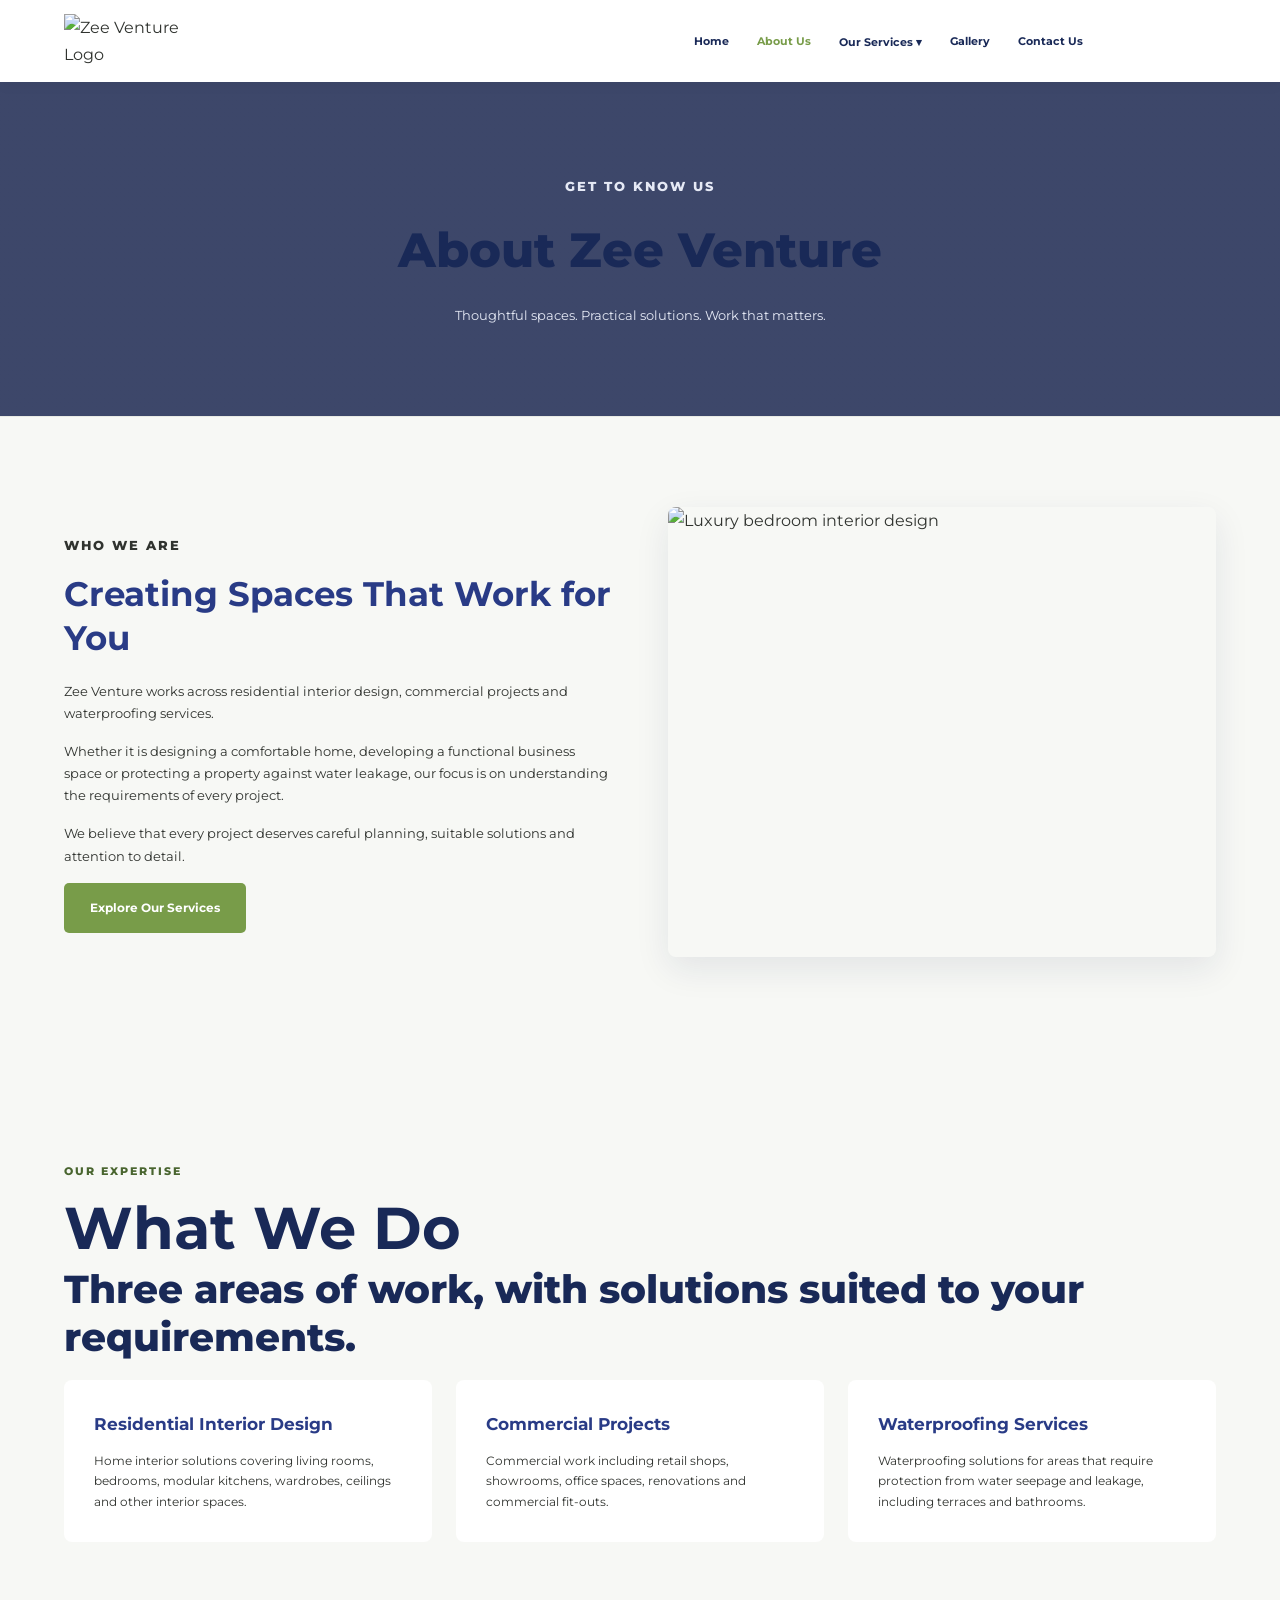
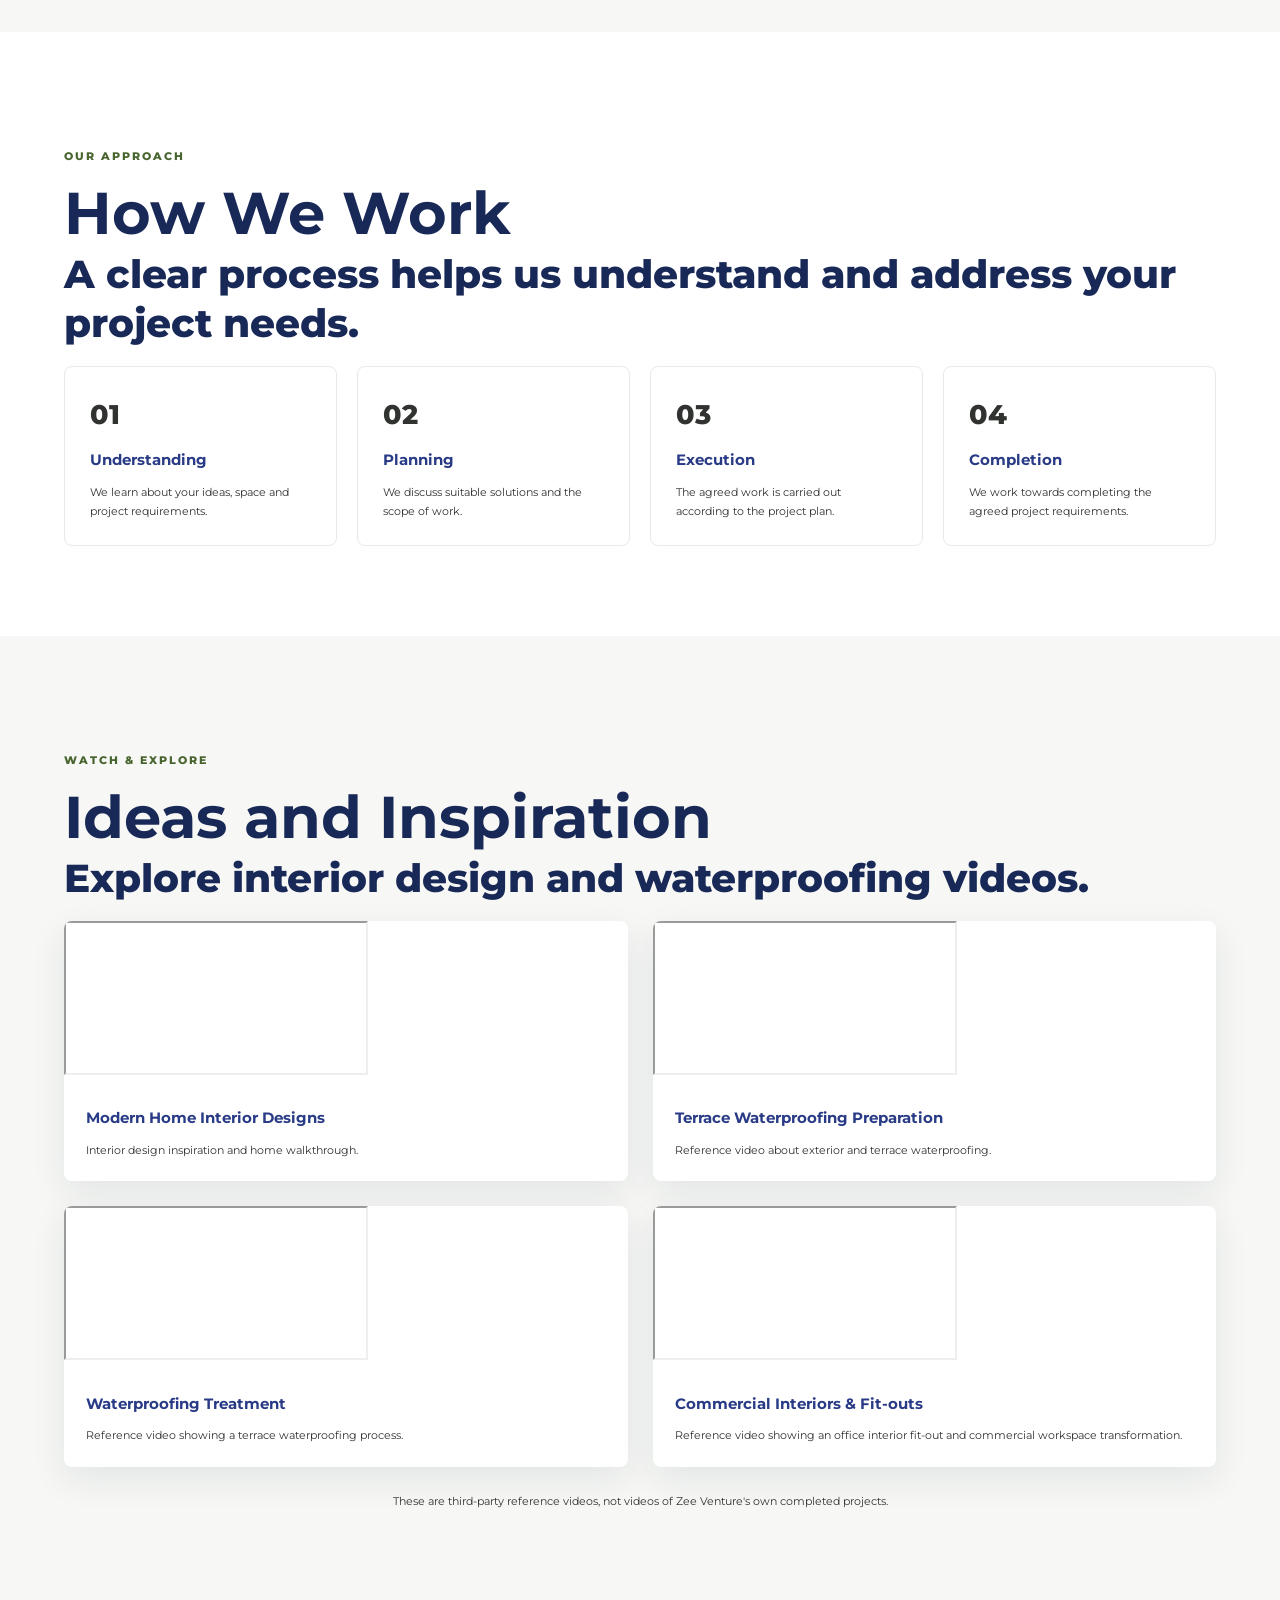
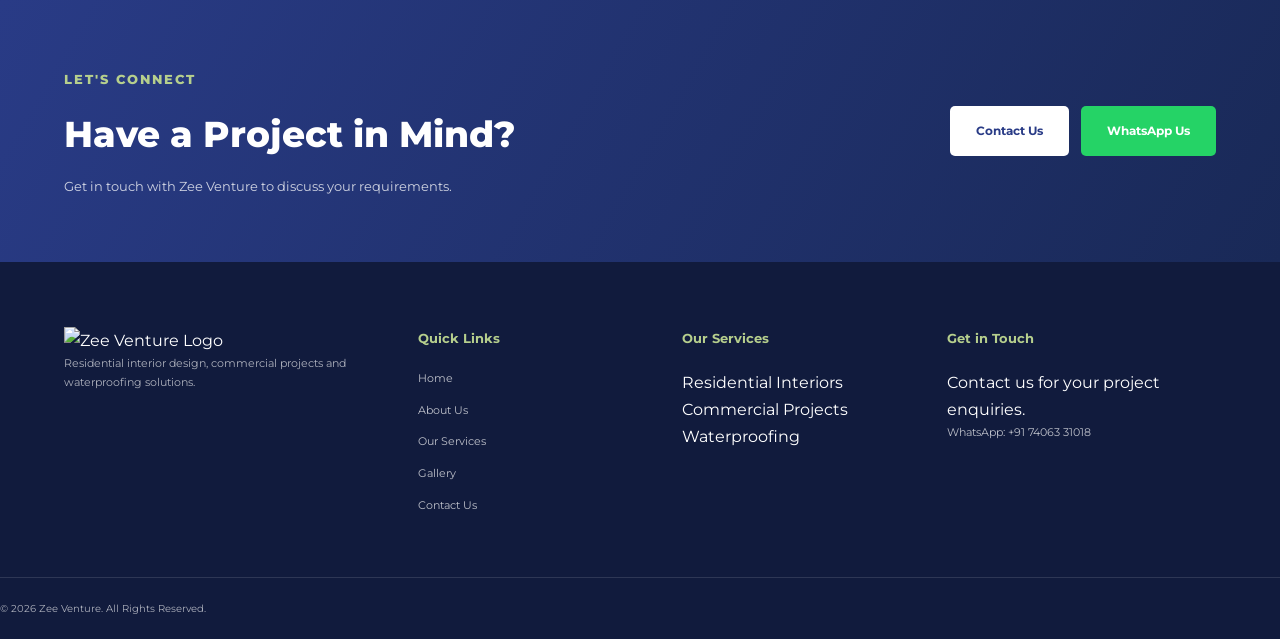
==== about.html @ ffbadb9c "waterproofing and fixtures" ====
<!DOCTYPE html>
<html lang="en">
<head>
    <meta charset="UTF-8">
    <meta name="viewport" content="width=device-width, initial-scale=1.0">
    <meta name="description" content="Learn about Zee Venture and our residential interior, commercial project and waterproofing services.">
    <title>About Us | Zee Venture</title>

    <link rel="preconnect" href="https://fonts.googleapis.com">
    <link rel="preconnect" href="https://fonts.gstatic.com" crossorigin>
    <link href="https://fonts.googleapis.com/css2?family=Montserrat:wght@400;500;600;700;800&display=swap" rel="stylesheet">

    <link rel="stylesheet" href="style.css">

    <style>
        .page-banner {
            background: linear-gradient(rgba(20, 32, 75, .82), rgba(20, 32, 75, .82)),
                        url('images/24.png') center/cover;
            padding: 90px 0;
            text-align: center;
            color: white;
        }

        .page-banner h1 {
            font-size: clamp(32px, 5vw, 48px);
            margin-bottom: 12px;
        }

        .page-banner p {
            font-size: 13px;
            color: #e5e9f5;
        }

        .about-intro {
            display: grid;
            grid-template-columns: 1fr 1fr;
            gap: 55px;
            align-items: center;
        }

        .about-intro img {
            width: 100%;
            height: 450px;
            object-fit: cover;
            border-radius: 8px;
            box-shadow: var(--shadow);
        }

        .about-intro p {
            color: var(--grey);
            font-size: 13px;
            margin-bottom: 16px;
        }

        .expertise-section {
            background: var(--light-bg);
        }

        .expertise-grid {
            display: grid;
            grid-template-columns: repeat(3, 1fr);
            gap: 24px;
        }

        .expertise-card {
            background: white;
            padding: 30px;
            border-radius: 8px;
            border-bottom: 4px solid var(--olive);
        }

        .expertise-card h3 {
            color: var(--navy);
            font-size: 17px;
            margin-bottom: 12px;
        }

        .expertise-card p {
            color: var(--grey);
            font-size: 12px;
        }

        .approach-section {
            background: white;
        }

        .approach-grid {
            display: grid;
            grid-template-columns: repeat(4, 1fr);
            gap: 20px;
        }

        .approach-card {
            padding: 25px;
            border: 1px solid var(--border);
            border-radius: 8px;
        }

        .approach-card span {
            color: var(--olive);
            font-size: 27px;
            font-weight: 800;
        }

        .approach-card h3 {
            color: var(--navy);
            font-size: 15px;
            margin: 10px 0;
        }

        .approach-card p {
            color: var(--grey);
            font-size: 11px;
        }

        .video-section {
            background: var(--light-bg);
        }

        .video-grid {
            display: grid;
            grid-template-columns: repeat(2, 1fr);
            gap: 25px;
        }

        .video-card {
            background: white;
            border-radius: 8px;
            overflow: hidden;
            box-shadow: var(--shadow);
        }

        .video-placeholder {
            min-height: 210px;
            background: #e9ecf3;
            display: flex;
            align-items: center;
            justify-content: center;
            text-align: center;
            padding: 25px;
        }

        .video-placeholder span {
            display: block;
            font-size: 42px;
            color: var(--navy);
            margin-bottom: 10px;
        }

        .video-info {
            padding: 22px;
        }

        .video-info h3 {
            color: var(--navy);
            font-size: 15px;
            margin-bottom: 10px;
        }

        .video-info p {
            font-size: 11px;
            color: var(--grey);
        }

        .video-info a {
            display: inline-block;
            margin-top: 12px;
            color: var(--olive);
            font-size: 12px;
            font-weight: 700;
        }

        .reference-note {
            margin-top: 25px;
            color: var(--grey);
            font-size: 11px;
            text-align: center;
        }

        @media(max-width: 800px) {
            .about-intro {
                grid-template-columns: 1fr;
            }

            .expertise-grid {
                grid-template-columns: 1fr;
            }

            .approach-grid {
                grid-template-columns: repeat(2, 1fr);
            }
        }

        @media(max-width: 600px) {
            .about-intro img {
                height: 320px;
            }

            .video-grid {
                grid-template-columns: 1fr;
            }

            .approach-grid {
                grid-template-columns: 1fr;
            }
        }
    </style>
</head>

<body>

<!-- HEADER -->

<header class="site-header">
    <div class="container header-container">

        <a href="index.html" class="logo">
            <img src="images/logo.png" alt="Zee Venture Logo">
        </a>

        <button class="menu-toggle" id="menuToggle" aria-label="Open navigation">
            ☰
        </button>

        <nav class="main-nav" id="mainNav">
            <a href="index.html">Home</a>
            <a href="about.html" class="active">About Us</a>

            <div class="nav-dropdown">
                <a href="services.html" class="dropdown-toggle">Our Services ▾</a>
                <div class="dropdown-menu">
                    <a href="services.html#residential">Residential Interiors</a>
                    <a href="services.html#commercial">Commercial Projects</a>
                    <a href="services.html#waterproofing">Waterproofing</a>
                </div>
            </div>

            <a href="gallery.html">Gallery</a>
            <a href="contact.html">Contact Us</a>
            <a href="contact.html#contact-form" class="nav-quote">Get a Quote</a>
        </nav>

    </div>
</header>


<main>

<!-- PAGE BANNER -->

<section class="page-banner">
    <div class="container">
        <p class="section-tag">GET TO KNOW US</p>
        <h1>About Zee Venture</h1>
        <p>Thoughtful spaces. Practical solutions. Work that matters.</p>
    </div>
</section>


<!-- INTRODUCTION -->

<section class="section-padding">
    <div class="container about-intro">

        <div>
            <p class="section-tag">WHO WE ARE</p>
            <h2 style="color:var(--navy);font-size:34px;line-height:1.3;margin-bottom:20px;">
                Creating Spaces That Work for You
            </h2>

            <p>
                Zee Venture works across residential interior design,
                commercial projects and waterproofing services.
            </p>

            <p>
                Whether it is designing a comfortable home, developing
                a functional business space or protecting a property
                against water leakage, our focus is on understanding
                the requirements of every project.
            </p>

            <p>
                We believe that every project deserves careful planning,
                suitable solutions and attention to detail.
            </p>

            <a href="services.html" class="btn btn-primary">
                Explore Our Services
            </a>
        </div>

        <div>
            <img src="images/i8.jpeg" alt="Luxury bedroom interior design">
        </div>

    </div>
</section>


<!-- OUR EXPERTISE -->

<section class="expertise-section section-padding">
    <div class="container">

        <div class="section-heading">
            <p class="section-tag">OUR EXPERTISE</p>
            <h2>What We Do</h2>
            <p>Three areas of work, with solutions suited to your requirements.</p>
        </div>

        <div class="expertise-grid">

            <div class="expertise-card">
                <h3>Residential Interior Design</h3>
                <p>
                    Home interior solutions covering living rooms,
                    bedrooms, modular kitchens, wardrobes, ceilings
                    and other interior spaces.
                </p>
            </div>

            <div class="expertise-card">
                <h3>Commercial Projects</h3>
                <p>
                    Commercial work including retail shops,
                    showrooms, office spaces, renovations and
                    commercial fit-outs.
                </p>
            </div>

            <div class="expertise-card">
                <h3>Waterproofing Services</h3>
                <p>
                    Waterproofing solutions for areas that require
                    protection from water seepage and leakage,
                    including terraces and bathrooms.
                </p>
            </div>

        </div>

    </div>
</section>


<!-- OUR APPROACH -->

<section class="approach-section section-padding">
    <div class="container">

        <div class="section-heading">
            <p class="section-tag">OUR APPROACH</p>
            <h2>How We Work</h2>
            <p>A clear process helps us understand and address your project needs.</p>
        </div>

        <div class="approach-grid">

            <div class="approach-card">
                <span>01</span>
                <h3>Understanding</h3>
                <p>We learn about your ideas, space and project requirements.</p>
            </div>

            <div class="approach-card">
                <span>02</span>
                <h3>Planning</h3>
                <p>We discuss suitable solutions and the scope of work.</p>
            </div>

            <div class="approach-card">
                <span>03</span>
                <h3>Execution</h3>
                <p>The agreed work is carried out according to the project plan.</p>
            </div>

            <div class="approach-card">
                <span>04</span>
                <h3>Completion</h3>
                <p>We work towards completing the agreed project requirements.</p>
            </div>

        </div>
    </div>
</section>



<!-- RELATED VIDEOS -->

<section class="video-section section-padding">
    <div class="container">

        <div class="section-heading">
            <p class="section-tag">WATCH & EXPLORE</p>
            <h2>Ideas and Inspiration</h2>
            <p>Explore interior design and waterproofing videos.</p>
        </div>

        <div class="video-grid">

            <div class="video-card">
                <div class="video-player">
                    <iframe
                        src="https://www.youtube-nocookie.com/embed/tNjEOEXTl64"
                        title="Modern Home Interior Design"
                        allow="accelerometer; autoplay; clipboard-write; encrypted-media; gyroscope; picture-in-picture; web-share"
                        allowfullscreen>
                    </iframe>
                </div>
                <div class="video-info">
                    <h3>Modern Home Interior Designs</h3>
                    <p>Interior design inspiration and home walkthrough.</p>
                </div>
            </div>

            <div class="video-card">
                <div class="video-player">
                    <iframe
                        src="https://www.youtube-nocookie.com/embed/4XSfqW79Rhs"
                        title="Terrace Waterproofing Preparation"
                        allow="accelerometer; autoplay; clipboard-write; encrypted-media; gyroscope; picture-in-picture; web-share"
                        allowfullscreen>
                    </iframe>
                </div>
                <div class="video-info">
                    <h3>Terrace Waterproofing Preparation</h3>
                    <p>Reference video about exterior and terrace waterproofing.</p>
                </div>
            </div>

            <div class="video-card">
                <div class="video-player">
                    <iframe
                        src="https://www.youtube-nocookie.com/embed/ZlQNkSHGYB0"
                        title="Terrace Waterproofing Treatment"
                        allow="accelerometer; autoplay; clipboard-write; encrypted-media; gyroscope; picture-in-picture; web-share"
                        allowfullscreen>
                    </iframe>
                </div>
                <div class="video-info">
                    <h3>Waterproofing Treatment</h3>
                    <p>Reference video showing a terrace waterproofing process.</p>
                </div>
            </div>

           
<div class="video-card">
    <div class="video-player">
        <iframe
            src="https://www.youtube-nocookie.com/embed/aF5fxMbCFH8"
            title="Commercial Office Interior Fit-out Walkthrough"
            allow="accelerometer; autoplay; clipboard-write; encrypted-media; gyroscope; picture-in-picture; web-share"
            allowfullscreen>
        </iframe>
    </div>

    <div class="video-info">
        <h3>Commercial Interiors & Fit-outs</h3>
        <p>
            Reference video showing an office interior fit-out
            and commercial workspace transformation.
        </p>
    </div>
</div>


        </div>

        <p class="reference-note">
            These are third-party reference videos, not videos of Zee Venture's
            own completed projects.
        </p>

    </div>
</section>



<!-- CONTACT CTA -->

<section class="cta-section">
    <div class="container cta-content">

        <div>
            <p class="section-tag">LET'S CONNECT</p>
            <h2>Have a Project in Mind?</h2>
            <p>Get in touch with Zee Venture to discuss your requirements.</p>
        </div>

        <div class="cta-buttons">
            <a href="contact.html" class="btn btn-light">Contact Us</a>

            <a href="https://wa.me/917406331018"
               target="_blank"
               rel="noopener"
               class="btn btn-whatsapp">
                WhatsApp Us
            </a>
        </div>

    </div>
</section>

</main>


<!-- FOOTER -->

<footer class="site-footer">
    <div class="container footer-grid">

        <div class="footer-about">
            <img src="images/logo.png" alt="Zee Venture Logo">
            <p>
                Residential interior design, commercial projects
                and waterproofing solutions.
            </p>
        </div>

        <div class="footer-links">
            <h3>Quick Links</h3>
            <a href="index.html">Home</a>
            <a href="about.html">About Us</a>
            <a href="services.html">Our Services</a>
            <a href="gallery.html">Gallery</a>
            <a href="contact.html">Contact Us</a>
        </div>

        <div class="footer-services">
            <h3>Our Services</h3>
            <a href="services.html#residential">Residential Interiors</a>
            <a href="services.html#commercial">Commercial Projects</a>
            <a href="services.html#waterproofing">Waterproofing</a>
        </div>

        <div class="footer-contact">
            <h3>Get in Touch</h3>
            <p>Contact us for your project enquiries.</p>
            <a href="https://wa.me/917406331018" target="_blank" rel="noopener">
                WhatsApp: +91 74063 31018
            </a>
        </div>

    </div>

    <div class="footer-bottom">
        <p>© 2026 Zee Venture. All Rights Reserved.</p>
    </div>
</footer>

<script src="script.js"></script>

</body>
</html>
---- style.css ----
/* =========================================
   ZEE VENTURE - COMPLETE WEBSITE STYLESHEET
========================================= */

/* ---------- ROOT VARIABLES ---------- */

:root {
    --navy: #293B86;
    --navy-dark: #192957;
    --green: #789C49;
    --green-dark: #49652F;
    --green-light: #b6cf8d;

    --background: #f7f8f5;
    --white: #ffffff;
    --text: #30332f;
    --muted: #696d68;
    --border: #e8eae4;

    --shadow: 0 12px 35px rgba(24, 38, 77, 0.09);
    --radius: 12px;
    --transition: all 0.3s ease;
}

/* ---------- RESET ---------- */

* {
    margin: 0;
    padding: 0;
    box-sizing: border-box;
}

html {
    scroll-behavior: smooth;
    scroll-padding-top: 90px;
}

body {
    font-family: 'Montserrat', sans-serif;
    background: var(--background);
    color: var(--text);
    line-height: 1.7;
    overflow-x: hidden;
}

img {
    max-width: 100%;
    display: block;
}

a {
    text-decoration: none;
    color: inherit;
}

button {
    font: inherit;
    cursor: pointer;
}

.container {
    width: min(1160px, 90%);
    margin: auto;
}

.section-padding {
    padding: 90px 0;
}

.center {
    text-align: center;
}

/* ---------- SECTION HEADINGS ---------- */

.section-title {
    max-width: 720px;
    margin: 0 auto 48px;
}

.section-title.center {
    text-align: center;
}

.section-tag {
    display: inline-block;
    color: var(--green-dark);
    font-size: 11px;
    font-weight: 800;
    letter-spacing: 2px;
    text-transform: uppercase;
    margin-bottom: 13px;
}

.section-heading {
    color: var(--navy-dark);
    font-size: clamp(28px, 4vw, 39px);
    font-weight: 800;
    line-height: 1.25;
    margin-bottom: 18px;
}

.section-heading span {
    color: var(--green);
}

.section-title p {
    color: var(--muted);
    font-size: 14px;
}

/* ---------- BUTTONS ---------- */

.btn {
    display: inline-flex;
    justify-content: center;
    align-items: center;
    gap: 8px;
    padding: 14px 25px;
    border-radius: 5px;
    font-size: 12px;
    font-weight: 700;
    transition: var(--transition);
    border: 1px solid transparent;
}

.btn-primary {
    background: var(--green);
    color: var(--white);
}

.btn-primary:hover {
    background: var(--green-dark);
    transform: translateY(-3px);
}

.btn-light {
    background: var(--white);
    color: var(--navy);
}

.btn-light:hover {
    background: var(--green-light);
    color: var(--navy-dark);
}

.btn-whatsapp {
    background: #25D366;
    color: var(--white);
}

.btn-whatsapp:hover {
    background: #1da851;
    transform: translateY(-3px);
}

.text-link {
    display: inline-block;
    color: var(--navy);
    font-size: 11px;
    font-weight: 800;
    margin-top: 20px;
    transition: var(--transition);
}

.text-link:hover {
    color: var(--green);
}

/* =========================================
   HEADER / NAVIGATION
========================================= */

.site-header {
    width: 100%;
    position: sticky;
    top: 0;
    z-index: 1000;
    background: var(--white);
    box-shadow: 0 2px 14px rgba(0, 0, 0, 0.05);
}

.header-container {
    min-height: 82px;
    display: flex;
    align-items: center;
    justify-content: space-between;
}

.logo img {
    width: 155px;
    max-height: 65px;
    object-fit: contain;
}

.main-nav {
    display: flex;
    align-items: center;
    gap: 28px;
}

.main-nav > a,
.dropdown-toggle {
    font-size: 11px;
    font-weight: 700;
    color: var(--navy-dark);
    transition: var(--transition);
}

.main-nav > a:hover,
.main-nav > a.active,
.dropdown-toggle:hover {
    color: var(--green);
}

.main-nav .nav-quote {
    color: var(--white);
    padding: 12px 18px;
}

.nav-dropdown {
    position: relative;
}

.dropdown-toggle span {
    margin-left: 3px;
}

.dropdown-menu {
    display: none;
    position: absolute;
    top: 100%;
    left: 0;
    min-width: 220px;
    background: var(--white);
    padding: 10px 0;
    box-shadow: var(--shadow);
    border-radius: 6px;
    z-index: 100;
}

.nav-dropdown:hover .dropdown-menu,
.nav-dropdown:focus-within .dropdown-menu {
    display: block;
}

.dropdown-menu a {
    display: block;
    padding: 11px 18px;
    font-size: 11px;
    font-weight: 600;
    color: var(--navy-dark);
    transition: var(--transition);
}

.dropdown-menu a:hover {
    color: var(--green-dark);
    background: #f5f7f0;
}

.menu-toggle {
    display: none;
    background: none;
    border: none;
    width: 35px;
}

.menu-toggle span {
    display: block;
    width: 26px;
    height: 2px;
    background: var(--navy);
    margin: 6px auto;
    transition: var(--transition);
}

/* =========================================
   HERO SLIDESHOW
========================================= */

.hero {
    min-height: 610px;
    height: 78vh;
    max-height: 760px;
    position: relative;
    overflow: hidden;
    background: var(--navy-dark);
}

.hero-slides,
.hero-slide {
    position: absolute;
    inset: 0;
    width: 100%;
    height: 100%;
}

.hero-slide {
    background-size: cover;
    background-position: center;
    opacity: 0;
    transform: scale(1.05);
    transition: opacity 1.1s ease, transform 5s ease;
}

.hero-slide.active {
    opacity: 1;
    transform: scale(1);
}

.hero-overlay {
    position: absolute;
    inset: 0;
    background: linear-gradient(
        90deg,
        rgba(15, 25, 59, 0.88) 0%,
        rgba(20, 34, 76, 0.66) 52%,
        rgba(20, 34, 76, 0.15) 100%
    );
}

.hero-container {
    height: 100%;
    display: flex;
    align-items: center;
    position: relative;
    z-index: 2;
}

.hero-content {
    max-width: 700px;
    color: var(--white);
    padding: 50px 0 75px;
}

.hero-tag {
    display: inline-block;
    color: var(--green-light);
    font-size: 11px;
    font-weight: 800;
    letter-spacing: 3px;
    margin-bottom: 20px;
}

.hero-content h1 {
    font-size: clamp(36px, 5.5vw, 64px);
    line-height: 1.15;
    font-weight: 800;
    margin-bottom: 24px;
}

.hero-content p {
    max-width: 570px;
    font-size: 14px;
    line-height: 1.9;
    color: rgba(255, 255, 255, 0.88);
    margin-bottom: 30px;
}

.hero-buttons {
    display: flex;
    gap: 14px;
    flex-wrap: wrap;
}

.hero-dots {
    position: absolute;
    bottom: 30px;
    left: 5%;
    display: flex;
    gap: 10px;
    z-index: 5;
}

.hero-dot {
    width: 27px;
    height: 4px;
    border: 0;
    border-radius: 5px;
    background: rgba(255, 255, 255, 0.5);
    transition: var(--transition);
}

.hero-dot.active {
    width: 45px;
    background: var(--green-light);
}

/* =========================================
   ABOUT SECTION
========================================= */

.about-section {
    background: var(--white);
}

.about-grid {
    display: grid;
    grid-template-columns: 1fr 1fr;
    gap: 75px;
    align-items: center;
}

.about-image {
    position: relative;
    min-height: 420px;
}

.about-image img {
    width: 100%;
    height: 430px;
    object-fit: cover;
    border-radius: var(--radius);
}

.about-image-caption {
    position: absolute;
    left: 20px;
    bottom: 20px;
    background: var(--white);
    padding: 18px 25px;
    border-left: 4px solid var(--green);
    box-shadow: var(--shadow);
}

.about-image-caption span {
    display: block;
    color: var(--muted);
    font-size: 10px;
}

.about-image-caption strong {
    color: var(--navy);
    font-size: 15px;
}

.about-content p {
    color: var(--muted);
    font-size: 13px;
    margin-bottom: 15px;
}

.about-content .btn {
    margin-top: 12px;
}

/* =========================================
   TRUST HIGHLIGHTS
========================================= */

.trust-section {
    background: #f3f5ef;
}

.trust-grid {
    display: grid;
    grid-template-columns: repeat(4, 1fr);
    gap: 20px;
}

.trust-card {
    background: var(--white);
    padding: 30px 23px;
    border-radius: var(--radius);
    border-bottom: 3px solid transparent;
    transition: var(--transition);
}

.trust-card:hover {
    transform: translateY(-7px);
    border-bottom-color: var(--green);
    box-shadow: var(--shadow);
}

.trust-icon {
    width: 49px;
    height: 49px;
    display: grid;
    place-items: center;
    border-radius: 50%;
    background: #eef3e6;
    color: var(--green-dark);
    font-size: 24px;
    margin-bottom: 22px;
}

.trust-card h3 {
    color: var(--navy);
    font-size: 14px;
    margin-bottom: 12px;
}

.trust-card p {
    color: var(--muted);
    font-size: 11px;
    line-height: 1.8;
}

/* =========================================
   BRANDS SECTION
========================================= */

.brands-section {
    background: var(--white);
}

.brands-message {
    max-width: 760px;
    text-align: center;
    margin: -15px auto 35px;
}

.brands-message p {
    font-size: 13px;
    color: var(--muted);
}

.brand-list {
    display: flex;
    flex-wrap: wrap;
    align-items: center;
    justify-content: center;
    gap: 16px;
}

.brand-list span {
    min-width: 145px;
    padding: 18px 24px;
    text-align: center;
    border: 1px solid var(--border);
    border-radius: 5px;
    color: var(--navy);
    font-size: 14px;
    font-weight: 800;
    background: #fbfcfa;
    transition: var(--transition);
}

.brand-list span:hover {
    border-color: var(--green);
    color: var(--green-dark);
    transform: translateY(-3px);
}

.brand-note {
    max-width: 750px;
    margin: 25px auto 0;
    text-align: center;
    color: var(--muted);
    font-size: 10px;
}

/* =========================================
   SERVICES
========================================= */

.services-section {
    background: var(--background);
}

.services-grid {
    display: grid;
    grid-template-columns: repeat(3, 1fr);
    gap: 25px;
}

.service-card {
    background: var(--white);
    overflow: hidden;
    border-radius: var(--radius);
    box-shadow: 0 5px 22px rgba(0, 0, 0, 0.04);
    transition: var(--transition);
}

.service-card:hover {
    transform: translateY(-8px);
    box-shadow: var(--shadow);
}

.service-image {
    height: 250px;
    overflow: hidden;
}

.service-image img {
    width: 100%;
    height: 100%;
    object-fit: cover;
    transition: transform 0.6s ease;
}

.service-card:hover .service-image img {
    transform: scale(1.06);
}

.service-info {
    padding: 27px;
    position: relative;
}

.service-number {
    color: var(--green);
    font-size: 11px;
    font-weight: 800;
    letter-spacing: 2px;
}

.service-info h3 {
    color: var(--navy);
    font-size: 18px;
    margin: 9px 0 12px;
}

.service-info p {
    color: var(--muted);
    font-size: 12px;
}

.services-button,
.gallery-button {
    margin-top: 42px;
}

/* =========================================
   WHY ZEE VENTURE
========================================= */

.why-section {
    background: var(--navy-dark);
    color: var(--white);
}

.why-grid {
    display: grid;
    grid-template-columns: 0.9fr 1.1fr;
    gap: 80px;
    align-items: center;
}

.why-intro .section-tag {
    color: var(--green-light);
}

.why-intro .section-heading {
    color: var(--white);
}

.why-intro .section-heading span {
    color: var(--green-light);
}

.why-intro p {
    color: rgba(255, 255, 255, 0.72);
    font-size: 13px;
    margin-bottom: 28px;
}

.why-features {
    display: grid;
    grid-template-columns: 1fr 1fr;
    gap: 25px;
}

.why-card {
    display: flex;
    gap: 14px;
    padding: 22px;
    border: 1px solid rgba(255, 255, 255, 0.14);
    border-radius: 8px;
    transition: var(--transition);
}

.why-card:hover {
    background: rgba(255, 255, 255, 0.07);
    border-color: var(--green-light);
}

.why-icon {
    color: var(--green-light);
    font-size: 18px;
    font-weight: 800;
}

.why-card h3 {
    font-size: 13px;
    margin-bottom: 8px;
}

.why-card p {
    color: rgba(255, 255, 255, 0.7);
    font-size: 10px;
}

/* =========================================
   PROCESS
========================================= */

.process-section {
    background: var(--white);
}

.process-grid {
    display: grid;
    grid-template-columns: repeat(4, 1fr);
    gap: 25px;
}

.process-item {
    padding: 28px 20px;
    background: var(--background);
    border-radius: var(--radius);
    border-top: 3px solid var(--green);
    transition: var(--transition);
}

.process-item:hover {
    transform: translateY(-6px);
    box-shadow: var(--shadow);
}

.process-number {
    color: var(--green);
    font-size: 28px;
    font-weight: 800;
}

.process-item h3 {
    color: var(--navy);
    font-size: 15px;
    margin: 13px 0 9px;
}

.process-item p {
    color: var(--muted);
    font-size: 11px;
}

/* =========================================
   PROJECT GALLERY
========================================= */

.gallery-section {
    background: #f3f5ef;
}

.home-gallery-grid {
    display: grid;
    grid-template-columns: repeat(3, 1fr);
    gap: 17px;
}

.home-gallery-item {
    height: 270px;
    position: relative;
    overflow: hidden;
    border-radius: 8px;
    background: #e6e9df;
}

.home-gallery-item img {
    width: 100%;
    height: 100%;
    object-fit: cover;
    transition: transform 0.6s ease;
}

.home-gallery-item:hover img {
    transform: scale(1.08);
}

.home-gallery-item span {
    position: absolute;
    left: 0;
    right: 0;
    bottom: 0;
    padding: 35px 18px 18px;
    color: var(--white);
    font-size: 12px;
    font-weight: 700;
    background: linear-gradient(transparent, rgba(0, 0, 0, 0.75));
    opacity: 0;
    transition: var(--transition);
}

.home-gallery-item:hover span {
    opacity: 1;
}

/* =========================================
   FAQ
========================================= */

.faq-section {
    background: var(--white);
}

.faq-container {
    max-width: 850px;
}

.faq-list {
    display: grid;
    gap: 12px;
}

.faq-item {
    border: 1px solid var(--border);
    border-radius: 7px;
    overflow: hidden;
}

.faq-question {
    width: 100%;
    background: var(--white);
    border: none;
    padding: 20px 22px;
    text-align: left;
    display: flex;
    justify-content: space-between;
    align-items: center;
    color: var(--navy);
    font-size: 13px;
    font-weight: 700;
    gap: 15px;
}

.faq-question span {
    color: var(--green);
    font-size: 22px;
    transition: var(--transition);
}

.faq-item.open .faq-question span {
    transform: rotate(45deg);
}

.faq-answer {
    display: none;
    padding: 0 22px 20px;
}

.faq-item.open .faq-answer {
    display: block;
}

.faq-answer p {
    color: var(--muted);
    font-size: 12px;
}

/* =========================================
   CTA SECTION
========================================= */

.cta-section {
    padding: 65px 0;
    background: linear-gradient(
        120deg,
        var(--navy),
        var(--navy-dark)
    );
    color: var(--white);
}

.cta-content {
    display: flex;
    justify-content: space-between;
    align-items: center;
    gap: 30px;
}

.cta-content .section-tag {
    color: var(--green-light);
}

.cta-content h2 {
    font-size: clamp(25px, 4vw, 36px);
    font-weight: 800;
    margin-bottom: 10px;
}

.cta-content p {
    color: rgba(255, 255, 255, 0.78);
    font-size: 13px;
}

.cta-buttons {
    display: flex;
    flex-wrap: wrap;
    gap: 12px;
    flex-shrink: 0;
}

/* =========================================
   FOOTER
========================================= */

.site-footer {
    background: #111b3d;
    color: var(--white);
    padding: 65px 0 0;
}

.footer-grid {
    display: grid;
    grid-template-columns: 1.4fr 1fr 1fr 1.2fr;
    gap: 40px;
    padding-bottom: 50px;
}

.footer-logo img {
    width: 150px;
    max-height: 70px;
    object-fit: contain;
    background: var(--white);
    border-radius: 5px;
    padding: 5px;
    margin-bottom: 20px;
}

.footer-about p {
    color: rgba(255, 255, 255, 0.65);
    font-size: 11px;
    margin-bottom: 12px;
}

.footer-location {
    color: var(--green-light) !important;
    font-weight: 700;
}

.footer-grid h3 {
    color: var(--green-light);
    font-size: 13px;
    margin-bottom: 20px;
}

.footer-links a,
.footer-contact a {
    display: block;
    color: rgba(255, 255, 255, 0.72);
    font-size: 11px;
    margin-bottom: 13px;
    transition: var(--transition);
}

.footer-links a:hover,
.footer-contact a:hover {
    color: var(--green-light);
}

.footer-quote {
    color: var(--green-light) !important;
    font-weight: 700;
    margin-top: 20px;
}

.footer-bottom {
    display: flex;
    justify-content: space-between;
    align-items: center;
    gap: 15px;
    border-top: 1px solid rgba(255, 255, 255, 0.12);
    padding: 22px 0;
}

.footer-bottom p,
.footer-bottom a {
    color: rgba(255, 255, 255, 0.65);
    font-size: 10px;
}

.footer-bottom a:hover {
    color: var(--green-light);
}

/* =========================================
   FLOATING WHATSAPP
========================================= */

.floating-whatsapp {
    position: fixed;
    bottom: 25px;
    right: 25px;
    z-index: 900;
    width: 58px;
    height: 58px;
    border-radius: 50%;
    background: #25D366;
    color: var(--white);
    display: grid;
    place-items: center;
    box-shadow: 0 5px 20px rgba(0, 0, 0, 0.2);
    transition: var(--transition);
}

.floating-whatsapp::before {
    content: "◉";
    font-size: 28px;
    font-weight: 800;
}

.floating-whatsapp span {
    position: absolute;
    right: 70px;
    background: var(--white);
    color: var(--navy);
    padding: 8px 12px;
    border-radius: 5px;
    font-size: 10px;
    font-weight: 700;
    opacity: 0;
    pointer-events: none;
    transition: var(--transition);
    box-shadow: var(--shadow);
}

.floating-whatsapp:hover {
    transform: scale(1.08);
}

.floating-whatsapp:hover span {
    opacity: 1;
}

/* =========================================
   BACK TO TOP
========================================= */

.back-to-top {
    position: fixed;
    bottom: 95px;
    right: 31px;
    width: 45px;
    height: 45px;
    border: none;
    border-radius: 50%;
    background: var(--navy);
    color: var(--white);
    font-size: 22px;
    z-index: 800;
    opacity: 0;
    visibility: hidden;
    transition: var(--transition);
}

.back-to-top.show {
    opacity: 1;
    visibility: visible;
}

.back-to-top:hover {
    background: var(--green);
}

/* =========================================
   RESPONSIVE - TABLETS
========================================= */

@media (max-width: 950px) {

    .main-nav {
        gap: 16px;
    }

    .about-grid {
        gap: 35px;
    }

    .trust-grid {
        grid-template-columns: repeat(2, 1fr);
    }

    .why-grid {
        gap: 35px;
    }

    .footer-grid {
        grid-template-columns: repeat(2, 1fr);
    }

    .service-image {
        height: 210px;
    }

}

/* =========================================
   RESPONSIVE - MOBILE
========================================= */

@media (max-width: 700px) {

    .section-padding {
        padding: 65px 0;
    }

    .header-container {
        min-height: 72px;
    }

    .logo img {
        width: 125px;
    }

    .menu-toggle {
        display: block;
    }

    .main-nav {
        display: none;
        position: absolute;
        top: 72px;
        left: 0;
        width: 100%;
        background: var(--white);
        padding: 20px 5%;
        flex-direction: column;
        align-items: stretch;
        gap: 0;
        box-shadow: var(--shadow);
    }

    .main-nav.active {
        display: flex;
    }

    .main-nav > a,
    .dropdown-toggle {
        display: block;
        padding: 13px 0;
    }

    .main-nav .nav-quote {
        display: inline-flex;
        align-self: flex-start;
        margin-top: 12px;
        padding: 12px 18px;
    }

    .nav-dropdown {
        width: 100%;
    }

    .dropdown-menu {
        display: none;
        position: static;
        box-shadow: none;
        padding: 0 0 8px 15px;
    }

    .nav-dropdown:hover .dropdown-menu,
    .nav-dropdown:focus-within .dropdown-menu {
        display: block;
    }

    .hero {
        min-height: 570px;
        height: 75vh;
    }

    .hero-content {
        padding-bottom: 60px;
    }

    .hero-content h1 {
        font-size: 38px;
    }

    .hero-content p {
        font-size: 12px;
    }

    .about-grid,
    .why-grid {
        grid-template-columns: 1fr;
        gap: 35px;
    }

    .about-image,
    .about-image img {
        min-height: 320px;
        height: 320px;
    }

    .trust-grid {
        grid-template-columns: 1fr 1fr;
        gap: 12px;
    }

    .trust-card {
        padding: 22px 16px;
    }

    .services-grid {
        grid-template-columns: 1fr;
    }

    .service-image {
        height: 250px;
    }

    .why-features {
        grid-template-columns: 1fr;
        gap: 12px;
    }

    .process-grid {
        grid-template-columns: 1fr 1fr;
        gap: 13px;
    }

    .home-gallery-grid {
        grid-template-columns: 1fr 1fr;
        gap: 10px;
    }

    .home-gallery-item {
        height: 180px;
    }

    .cta-content {
        flex-direction: column;
        align-items: flex-start;
    }

    .footer-grid {
        grid-template-columns: 1fr 1fr;
        gap: 30px 20px;
    }

}

/* =========================================
   RESPONSIVE - SMALL PHONES
========================================= */

@media (max-width: 420px) {

    .hero-content h1 {
        font-size: 32px;
    }

    .hero-buttons {
        flex-direction: column;
        align-items: flex-start;
    }

    .hero-buttons .btn {
        width: 100%;
    }

    .trust-grid,
    .process-grid,
    .home-gallery-grid,
    .footer-grid {
        grid-template-columns: 1fr;
    }

    .brand-list span {
        width: 100%;
    }

    .footer-bottom {
        flex-direction: column;
        align-items: flex-start;
    }

    .floating-whatsapp {
        right: 17px;
        bottom: 18px;
    }

    .back-to-top {
        right: 23px;
        bottom: 85px;
    }

}

/* =================================
   TRUSTED BRANDS SECTION
================================= */

.brands-section {
    padding: 80px 8%;
    background: #f7f8f5;
    text-align: center;
}

.brands-section .section-heading {
    max-width: 750px;
    margin: 0 auto 45px;
}

.brands-section .section-tag {
    color: #789C49;
    font-size: 12px;
    font-weight: 700;
    letter-spacing: 2px;
}

.brands-section .section-heading h2 {
    color: #192957;
    font-size: 34px;
    margin: 12px 0;
}

.brands-section .section-heading p {
    color: #696d68;
    font-size: 15px;
    line-height: 1.8;
}

.brand-list {
    display: grid;
    grid-template-columns: repeat(5, 1fr);
    gap: 22px;
    max-width: 1150px;
    margin: 0 auto;
}

.brand-item {
    background: #ffffff;
    min-height: 115px;
    padding: 20px;
    display: flex;
    align-items: center;
    justify-content: center;
    border-radius: 10px;
    border: 1px solid #e9ece5;
    transition: transform 0.3s ease, box-shadow 0.3s ease;
}

.brand-item:hover {
    transform: translateY(-5px);
    box-shadow: 0 8px 22px rgba(25, 41, 87, 0.10);
}

.brand-item img {
    max-width: 100%;
    width: 150px;
    height: 65px;
    object-fit: contain;
}

/* Brand disclaimer */

.brand-disclaimer {
    max-width: 850px;
    margin: 30px auto 0;
    color: #858980;
    font-size: 11px;
    line-height: 1.7;
}

/* Tablet */

@media (max-width: 900px) {
    .brand-list {
        grid-template-columns: repeat(3, 1fr);
    }
}

/* Mobile */

@media (max-width: 550px) {
    .brands-section {
        padding: 55px 5%;
    }

    .brands-section .section-heading h2 {
        font-size: 26px;
    }

    .brand-list {
        grid-template-columns: repeat(2, 1fr);
        gap: 12px;
    }

    .brand-item {
        min-height: 95px;
        padding: 14px;
    }

    .brand-item img {
        height: 55px;
    }
}

/* =========================================
   ZEE VENTURE - PREMIUM GALLERY PAGE
========================================= */

/* GALLERY HERO */


.gallery-hero {
    min-height: 520px;
    display: flex;
    align-items: center;
    justify-content: center;
    text-align: center;
    padding: 90px 7%;
    position: relative;
    overflow: hidden;

    background-image:
        linear-gradient(
            rgba(15, 25, 48, 0.60),
            rgba(15, 25, 48, 0.72)
        ),
        url("images/residential/15.jpeg");

    background-size: cover;
    background-position: center 55%;
    background-repeat: no-repeat;
}


/* GALLERY INTRO */

.gallery-intro {
    max-width: 750px;
    margin: auto;
    padding: 75px 20px 35px;
    text-align: center;
}

.gallery-label {
    color: #789C49;
    font-size: 12px;
    font-weight: 700;
    letter-spacing: 2px;
}

.gallery-intro h2 {
    color: #192957;
    font-size: 34px;
    margin: 14px 0;
}

.gallery-intro p {
    color: #696d68;
    font-size: 15px;
    line-height: 1.8;
}


/* GALLERY MAIN */

.gallery-main {
    padding: 25px 7% 90px;
    background: #f7f8f5;
}


/* FILTER BUTTONS */

.gallery-filters {
    display: flex;
    justify-content: center;
    align-items: center;
    gap: 12px;
    flex-wrap: wrap;
    margin-bottom: 40px;
}

.gallery-filter {
    border: 1px solid #dce2d5;
    background: #ffffff;
    color: #293B86;
    padding: 12px 22px;
    border-radius: 30px;
    font-family: inherit;
    font-size: 13px;
    font-weight: 600;
    cursor: pointer;
    transition: 0.3s ease;
}

.gallery-filter:hover,
.gallery-filter.active {
    background: #293B86;
    color: #ffffff;
    border-color: #293B86;
}


/* PROJECT GRID */

.project-grid {
    display: grid;
    grid-template-columns: repeat(3, minmax(0, 1fr));
    gap: 25px;
    max-width: 1450px;
    margin: auto;
    align-items: start;
}


/* PROJECT CARD */

.project-card {
    position: relative;
    overflow: hidden;
    border-radius: 9px;
    background: #ffffff;
    box-shadow: 0 5px 18px rgba(25, 41, 87, 0.08);
    cursor: pointer;
    animation: galleryFade 0.5s ease both;
}

.project-image-wrap {
    width: 100%;
    height: 340px;
    position: relative;
    overflow: hidden;
    background: #e7e9e4;
}

.project-image-wrap img {
    display: block;
    width: 100%;
    height: 100%;
    object-fit: cover;
    transition: transform 0.7s ease;
}


/* DARK HOVER OVERLAY */

.project-overlay {
    position: absolute;
    inset: 0;
    display: flex;
    align-items: flex-end;
    padding: 28px;

    background: linear-gradient(
        to top,
        rgba(13, 23, 48, 0.92),
        rgba(13, 23, 48, 0.12) 65%,
        transparent
    );

    opacity: 0;
    transition: opacity 0.4s ease;
}

.project-overlay-content {
    transform: translateY(18px);
    transition: transform 0.4s ease;
}

.project-overlay-content > span {
    display: inline-block;
    color: #b6cf8d;
    font-size: 11px;
    font-weight: 700;
    letter-spacing: 1.5px;
    text-transform: uppercase;
}

.project-overlay h3 {
    color: #ffffff;
    font-size: 23px;
    margin: 9px 0;
}

.project-overlay p {
    color: #ffffff;
    font-size: 13px;
    font-weight: 600;
    margin: 0;
}

.project-overlay p span {
    color: #b6cf8d;
    margin-left: 5px;
    font-size: 17px;
}


/* HOVER EFFECT */

.project-card:hover .project-image-wrap img {
    transform: scale(1.09);
}

.project-card:hover .project-overlay {
    opacity: 1;
}

.project-card:hover .project-overlay-content {
    transform: translateY(0);
}


/* KEYBOARD ACCESSIBILITY */

.project-card:focus-within .project-overlay {
    opacity: 1;
}


/* CARD ANIMATION */

@keyframes galleryFade {
    from {
        opacity: 0;
        transform: translateY(15px);
    }

    to {
        opacity: 1;
        transform: translateY(0);
    }
}


/* GALLERY CTA */

.gallery-cta {
    padding: 85px 7%;
    text-align: center;
    background: linear-gradient(120deg, #293B86, #192957);
}

.gallery-cta-content {
    max-width: 750px;
    margin: auto;
}

.gallery-cta-content > span {
    color: #b6cf8d;
    font-size: 12px;
    font-weight: 700;
    letter-spacing: 2px;
}

.gallery-cta h2 {
    color: #ffffff;
    font-size: 36px;
    margin: 15px 0;
}

.gallery-cta p {
    color: #e1e5ef;
    font-size: 15px;
    line-height: 1.8;
    margin-bottom: 28px;
}

.gallery-cta-btn {
    display: inline-block;
    padding: 15px 30px;
    background: #789C49;
    color: #ffffff;
    border-radius: 4px;
    text-decoration: none;
    font-weight: 600;
    transition: 0.3s ease;
}

.gallery-cta-btn:hover {
    background: #5d7e36;
    transform: translateY(-3px);
}


/* TABLET */

@media (max-width: 1000px) {
    .project-grid {
        grid-template-columns: repeat(2, minmax(0, 1fr));
    }

    .project-image-wrap {
        height: 310px;
    }
}


/* MOBILE */

@media (max-width: 600px) {
    .gallery-hero {
        min-height: 400px;
        padding: 70px 6%;
    }

    .gallery-hero h1 {
        font-size: 36px;
    }

    .gallery-hero p {
        font-size: 14px;
    }

    .gallery-intro {
        padding: 55px 20px 25px;
    }

    .gallery-intro h2 {
        font-size: 27px;
    }

    .gallery-main {
        padding: 20px 5% 60px;
    }

    .gallery-filters {
        gap: 8px;
        margin-bottom: 28px;
    }

    .gallery-filter {
        padding: 10px 15px;
        font-size: 12px;
    }

    .project-grid {
        grid-template-columns: 1fr;
        gap: 20px;
    }

    .project-image-wrap {
        height: 300px;
    }

    /* Keep project details visible on touchscreens */
    .project-overlay {
        opacity: 1;
        padding: 20px;
    }

    .project-overlay-content {
        transform: none;
    }

    .project-overlay h3 {
        font-size: 20px;
    }

    .gallery-cta {
        padding: 65px 6%;
    }

    .gallery-cta h2 {
        font-size: 28px;
    }
}

/* =========================================
   PREMIUM EDITORIAL GALLERY LAYOUT
========================================= */

.project-grid {
    display: grid;
    grid-template-columns: repeat(12, minmax(0, 1fr));
    gap: 22px;
    max-width: 1450px;
    margin: 0 auto;
    align-items: stretch;
}

/* Large feature cards */
.project-card:nth-child(7n + 1),
.project-card:nth-child(7n + 2) {
    grid-column: span 6;
}

/* Three medium cards */
.project-card:nth-child(7n + 3),
.project-card:nth-child(7n + 4),
.project-card:nth-child(7n + 5) {
    grid-column: span 4;
}

/* Two more large cards */
.project-card:nth-child(7n + 6),
.project-card:nth-child(7n + 7) {
    grid-column: span 6;
}

/* Image proportions */
.project-image-wrap {
    height: 360px;
    position: relative;
    overflow: hidden;
    border-radius: 9px;
}

.project-card:nth-child(7n + 1) .project-image-wrap,
.project-card:nth-child(7n + 2) .project-image-wrap {
    height: 430px;
}

.project-card:nth-child(7n + 3) .project-image-wrap,
.project-card:nth-child(7n + 4) .project-image-wrap,
.project-card:nth-child(7n + 5) .project-image-wrap {
    height: 320px;
}

.project-image-wrap img {
    width: 100%;
    height: 100%;
    object-fit: cover;
    display: block;
    transition: transform 0.7s ease;
}

/* Hover overlay */
.project-overlay {
    opacity: 0;
    transition: opacity 0.4s ease;
}

.project-card:hover .project-overlay {
    opacity: 1;
}

.project-card:hover img {
    transform: scale(1.08);
}

.project-card:hover .project-overlay-content {
    transform: translateY(0);
}

/* TABLET */
@media (max-width: 900px) {
    .project-grid {
        grid-template-columns: repeat(2, minmax(0, 1fr));
    }

    .project-card:nth-child(n) {
        grid-column: span 1;
    }

    .project-card:nth-child(n) .project-image-wrap {
        height: 320px;
    }

    .project-card:nth-child(4n + 1) {
        grid-column: span 2;
    }

    .project-card:nth-child(4n + 1) .project-image-wrap {
        height: 380px;
    }
}

/* MOBILE */
@media (max-width: 600px) {
    .project-grid {
        grid-template-columns: 1fr;
        gap: 20px;
    }

    .project-card:nth-child(n) {
        grid-column: span 1;
    }

    .project-card:nth-child(n) .project-image-wrap {
        height: 300px;
    }

    .project-overlay {
        opacity: 1;
        padding: 20px;
    }

    .project-overlay-content {
        transform: none;
    }
}

/* =========================================
   FULL SCREEN GALLERY LIGHTBOX
========================================= */

.lightbox {
    display: none;
    position: fixed;
    inset: 0;
    z-index: 99999;
    background: rgba(8, 12, 25, 0.96);
    align-items: center;
    justify-content: center;
    padding: 55px 75px;
}

.lightbox.active {
    display: flex;
}

.lightbox-content {
    text-align: center;
    max-width: 1100px;
    width: 100%;
    max-height: 100%;
}

.lightbox-content img {
    max-width: 100%;
    max-height: 78vh;
    object-fit: contain;
    display: block;
    margin: auto;
    border-radius: 5px;
}

.lightbox-content p {
    color: white;
    margin-top: 16px;
    font-size: 15px;
}

.lightbox-close,
.lightbox-prev,
.lightbox-next {
    position: absolute;
    border: none;
    background: transparent;
    color: white;
    cursor: pointer;
    transition: 0.3s;
}

.lightbox-close {
    top: 18px;
    right: 30px;
    font-size: 42px;
}

.lightbox-prev,
.lightbox-next {
    top: 50%;
    transform: translateY(-50%);
    font-size: 38px;
    padding: 15px;
}

.lightbox-prev {
    left: 15px;
}

.lightbox-next {
    right: 15px;
}

.lightbox-close:hover,
.lightbox-prev:hover,
.lightbox-next:hover {
    color: #b6cf8d;
}

@media (max-width: 600px) {
    .lightbox {
        padding: 50px 45px;
    }

    .lightbox-content img {
        max-height: 70vh;
    }

    .lightbox-prev {
        left: 2px;
        font-size: 25px;
    }

    .lightbox-next {
        right: 2px;
        font-size: 25px;
    }

    .lightbox-close {
        right: 15px;
        top: 10px;
    }
}

/* =========================================
   ZEE VENTURE - CONTACT US PAGE
========================================= */

/* Page banner */
.page-banner {
    background: linear-gradient(120deg, #f0f3e9, #f7f8f5);
    padding: 35px 0;
    border-bottom: 1px solid #e8eae4;
}

.page-banner h1 {
    color: #192957;
    font-size: 34px;
    font-weight: 800;
    margin-bottom: 5px;
}

.page-banner p {
    color: #696d68;
    font-size: 14px;
}

/* Main contact section */
.contact-section {
    padding: 75px 0 90px;
    background: #f7f8f5;
}

/* Contact heading */
.contact-section .section-heading {
    max-width: 850px;
    margin-bottom: 45px;
    color: #192957;
    font-size: initial;
    font-weight: normal;
    line-height: 1.5;
}

.contact-section .section-heading span {
    display: block;
    color: #789C49;
    font-size: 13px;
    font-weight: 800;
    letter-spacing: 2px;
    margin-bottom: 12px;
}

.contact-section .section-heading h2 {
    color: #192957;
    font-size: clamp(30px, 4vw, 44px);
    line-height: 1.2;
    font-weight: 800;
    margin-bottom: 15px;
}

.contact-section .section-heading p {
    color: #696d68;
    font-size: 15px;
    line-height: 1.8;
}

/* Two-column layout */
.contact-layout {
    display: grid;
    grid-template-columns: 0.9fr 1.1fr;
    gap: 35px;
    align-items: start;
}

/* Contact details card */
.contact-details {
    background: #192957;
    color: #ffffff;
    padding: 40px;
    border-radius: 12px;
    box-shadow: 0 12px 35px rgba(24, 38, 77, 0.10);
}

.contact-details h3 {
    color: #ffffff;
    font-size: 23px;
    margin-bottom: 18px;
}

.contact-details > p {
    color: rgba(255,255,255,0.78);
    font-size: 13px;
    line-height: 1.9;
    margin-bottom: 28px;
}

.contact-detail {
    margin-bottom: 25px;
    padding-bottom: 20px;
    border-bottom: 1px solid rgba(255,255,255,0.15);
}

.contact-detail strong {
    display: block;
    color: #b6cf8d;
    font-size: 13px;
    margin-bottom: 9px;
}

.contact-detail a {
    color: #ffffff;
    font-size: 15px;
    font-weight: 600;
}

.contact-detail a:hover {
    color: #b6cf8d;
}

.contact-detail p {
    color: rgba(255,255,255,0.82);
    font-size: 13px;
    margin: 5px 0;
}

.contact-details .btn {
    margin-top: 8px;
}

/* Enquiry form card */
.contact-form-box {
    background: #ffffff;
    padding: 40px;
    border-radius: 12px;
    box-shadow: 0 8px 30px rgba(24, 38, 77, 0.07);
    border: 1px solid #e8eae4;
}

.contact-form-box h3 {
    color: #192957;
    font-size: 24px;
    margin-bottom: 25px;
}

/* Form fields */
#enquiryForm {
    display: flex;
    flex-direction: column;
    gap: 10px;
}

#enquiryForm label {
    color: #293B86;
    font-size: 12px;
    font-weight: 700;
    margin-top: 8px;
}

#enquiryForm input,
#enquiryForm select,
#enquiryForm textarea {
    width: 100%;
    padding: 14px 15px;
    border: 1px solid #dfe3d9;
    border-radius: 5px;
    background: #fbfcfa;
    color: #30332f;
    font-family: inherit;
    font-size: 13px;
    outline: none;
    transition: 0.3s ease;
}

#enquiryForm input:focus,
#enquiryForm select:focus,
#enquiryForm textarea:focus {
    border-color: #789C49;
    background: #ffffff;
    box-shadow: 0 0 0 3px rgba(120,156,73,0.10);
}

#enquiryForm textarea {
    resize: vertical;
    min-height: 130px;
}

#enquiryForm button {
    align-self: flex-start;
    margin-top: 15px;
    min-width: 160px;
}

/* Tablet and mobile */
@media (max-width: 800px) {

    .contact-section {
        padding: 55px 0 65px;
    }

    .contact-layout {
        grid-template-columns: 1fr;
        gap: 25px;
    }

    .contact-details,
    .contact-form-box {
        padding: 30px;
    }

    .contact-section .section-heading h2 {
        font-size: 32px;
    }
}

@media (max-width: 500px) {

    .page-banner {
        padding: 25px 0;
    }

    .page-banner h1 {
        font-size: 28px;
    }

    .contact-section .section-heading h2 {
        font-size: 28px;
    }

    .contact-details,
    .contact-form-box {
        padding: 23px;
    }

    .contact-details h3,
    .contact-form-box h3 {
        font-size: 21px;
    }
}
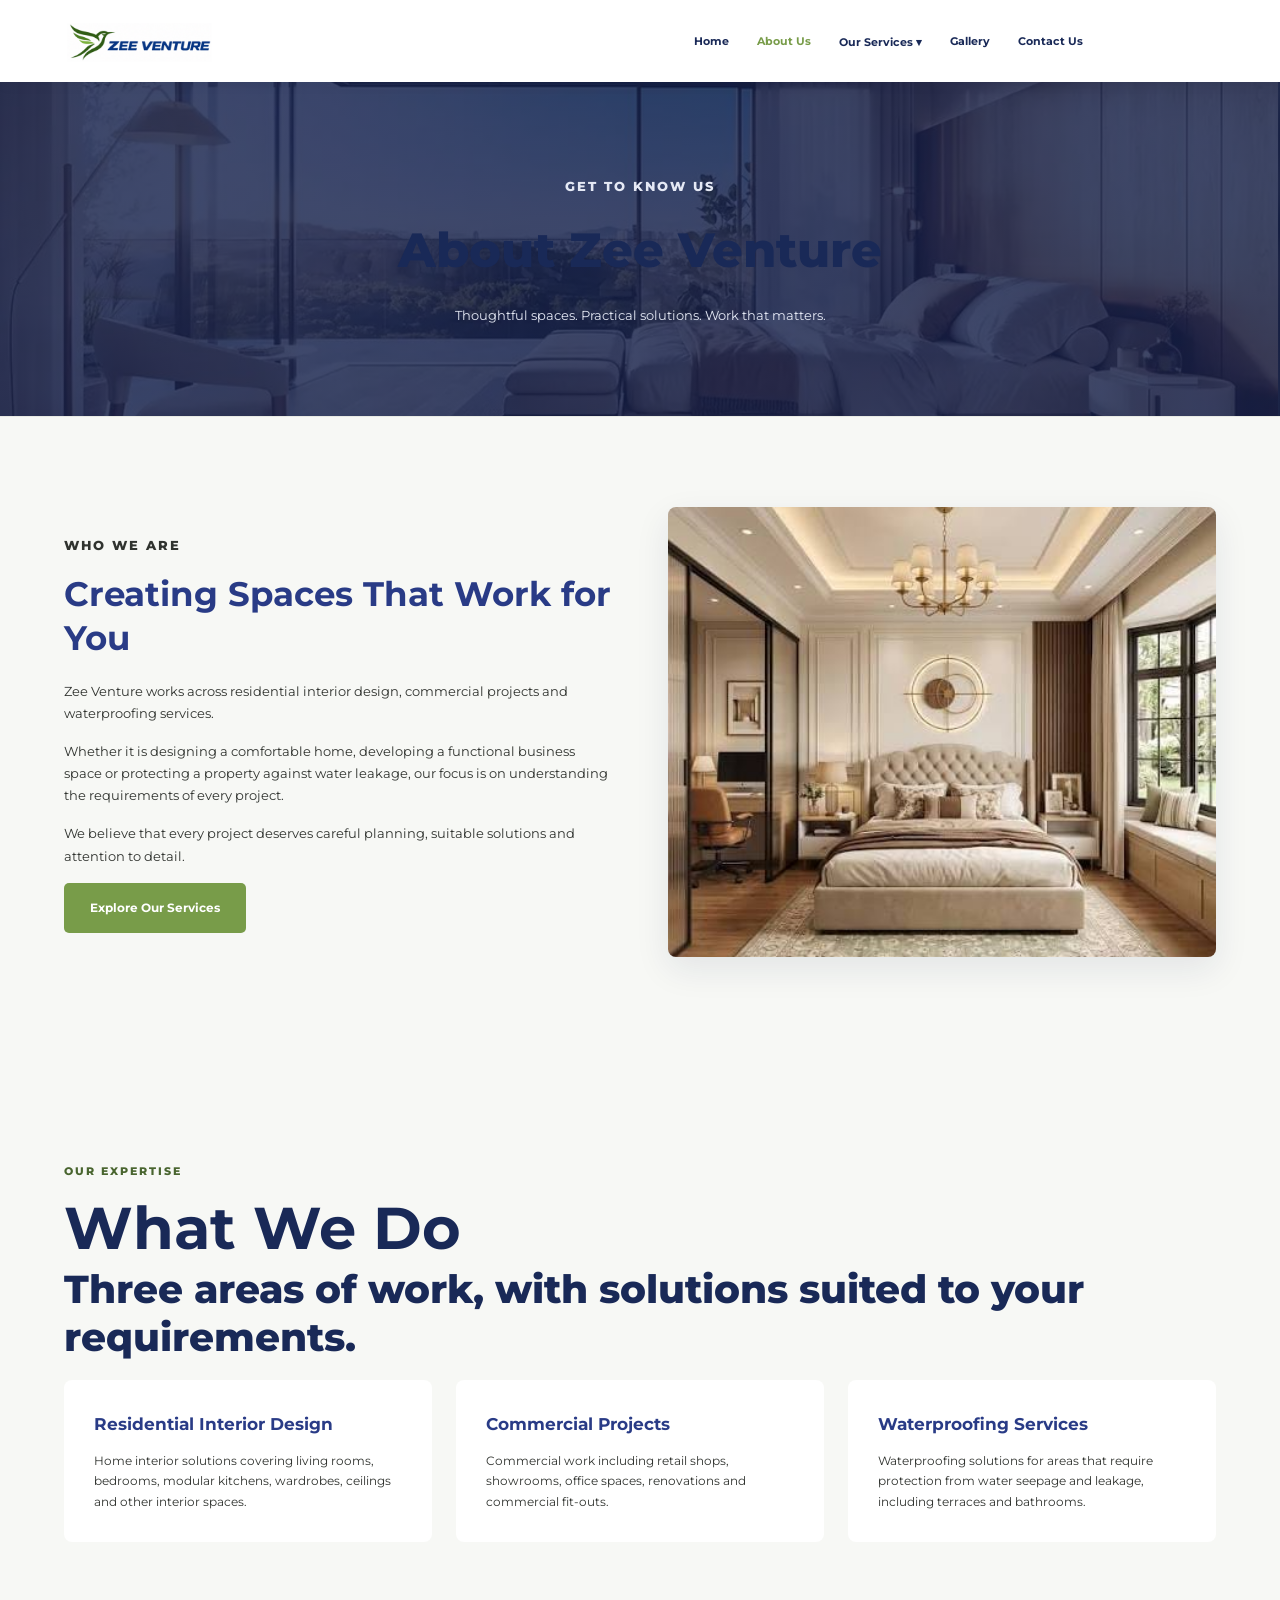
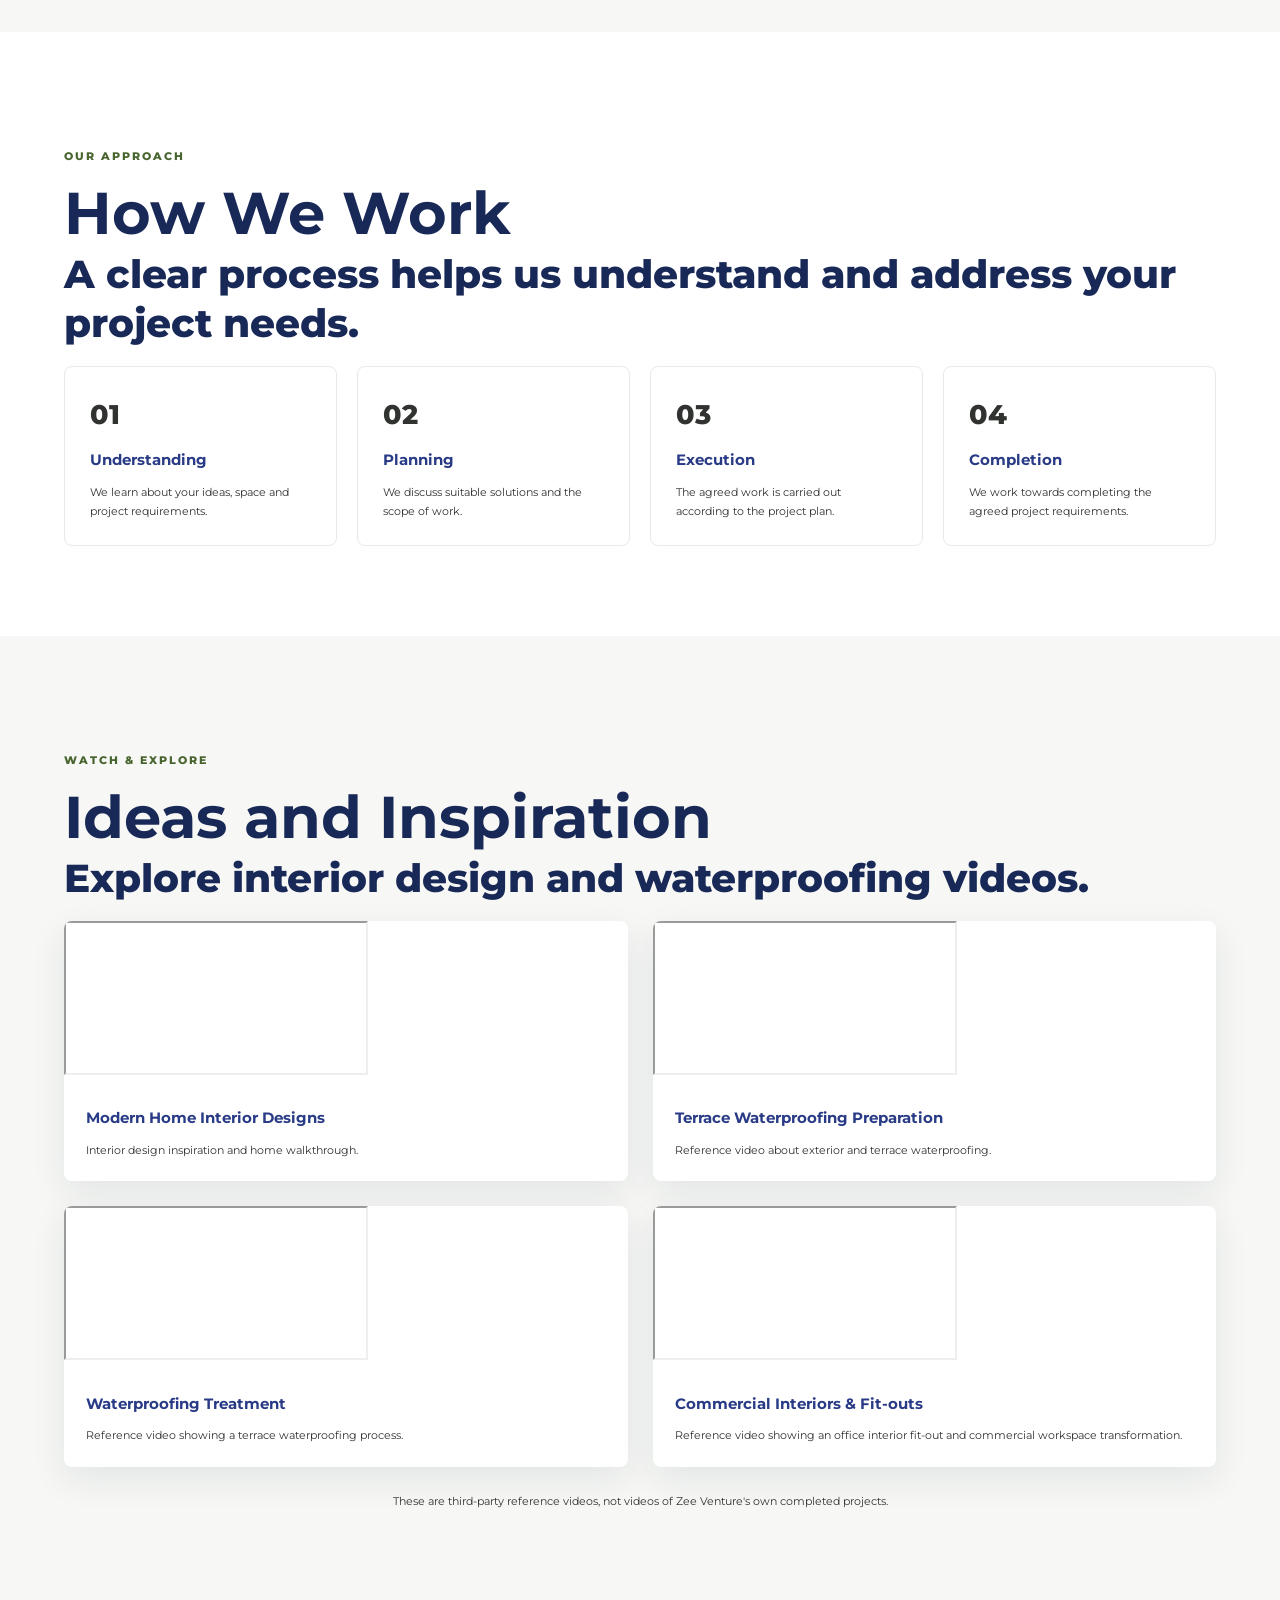
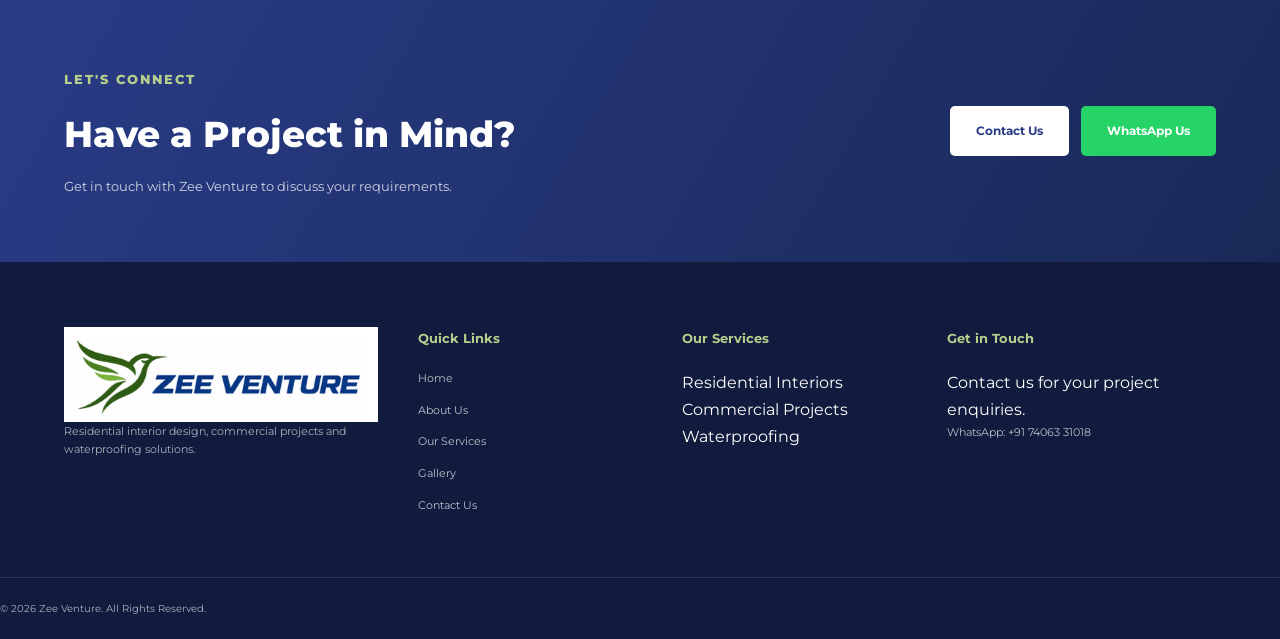
==== commit e4633783: "Update about.html" ====
--- a/about.html
+++ b/about.html
@@ -4,14 +4,18 @@
 <head>
     <meta charset="UTF-8">
     <meta name="viewport" content="width=device-width, initial-scale=1.0">
-    <meta name="description" content="Learn about Zee Venture and our residential interior, commercial project and waterproofing services.">
-    <title>About Us | Zee Venture</title>
-
+    
+ <meta name="description" content="Learn about Zee Ventures, a Bangalore-based company offering construction, interior design, modular kitchens, renovation, MEP and waterproofing services across India.">
+
+    <title>About Zee Ventures | Construction & Interior Design Bangalore</title>
     <link rel="preconnect" href="https://fonts.googleapis.com">
     <link rel="preconnect" href="https://fonts.gstatic.com" crossorigin>
     <link href="https://fonts.googleapis.com/css2?family=Montserrat:wght@400;500;600;700;800&display=swap" rel="stylesheet">
 
-    <link rel="stylesheet" href="style.css">
+    
+ <link rel="stylesheet" href="style.css">
+ <link rel="canonical" href="https://zeeventures.in/about.html">
+
 
     <style>
         .page-banner {
@@ -554,4 +558,4 @@
 <script src="script.js"></script>
 
 </body>
-</html>+</html>
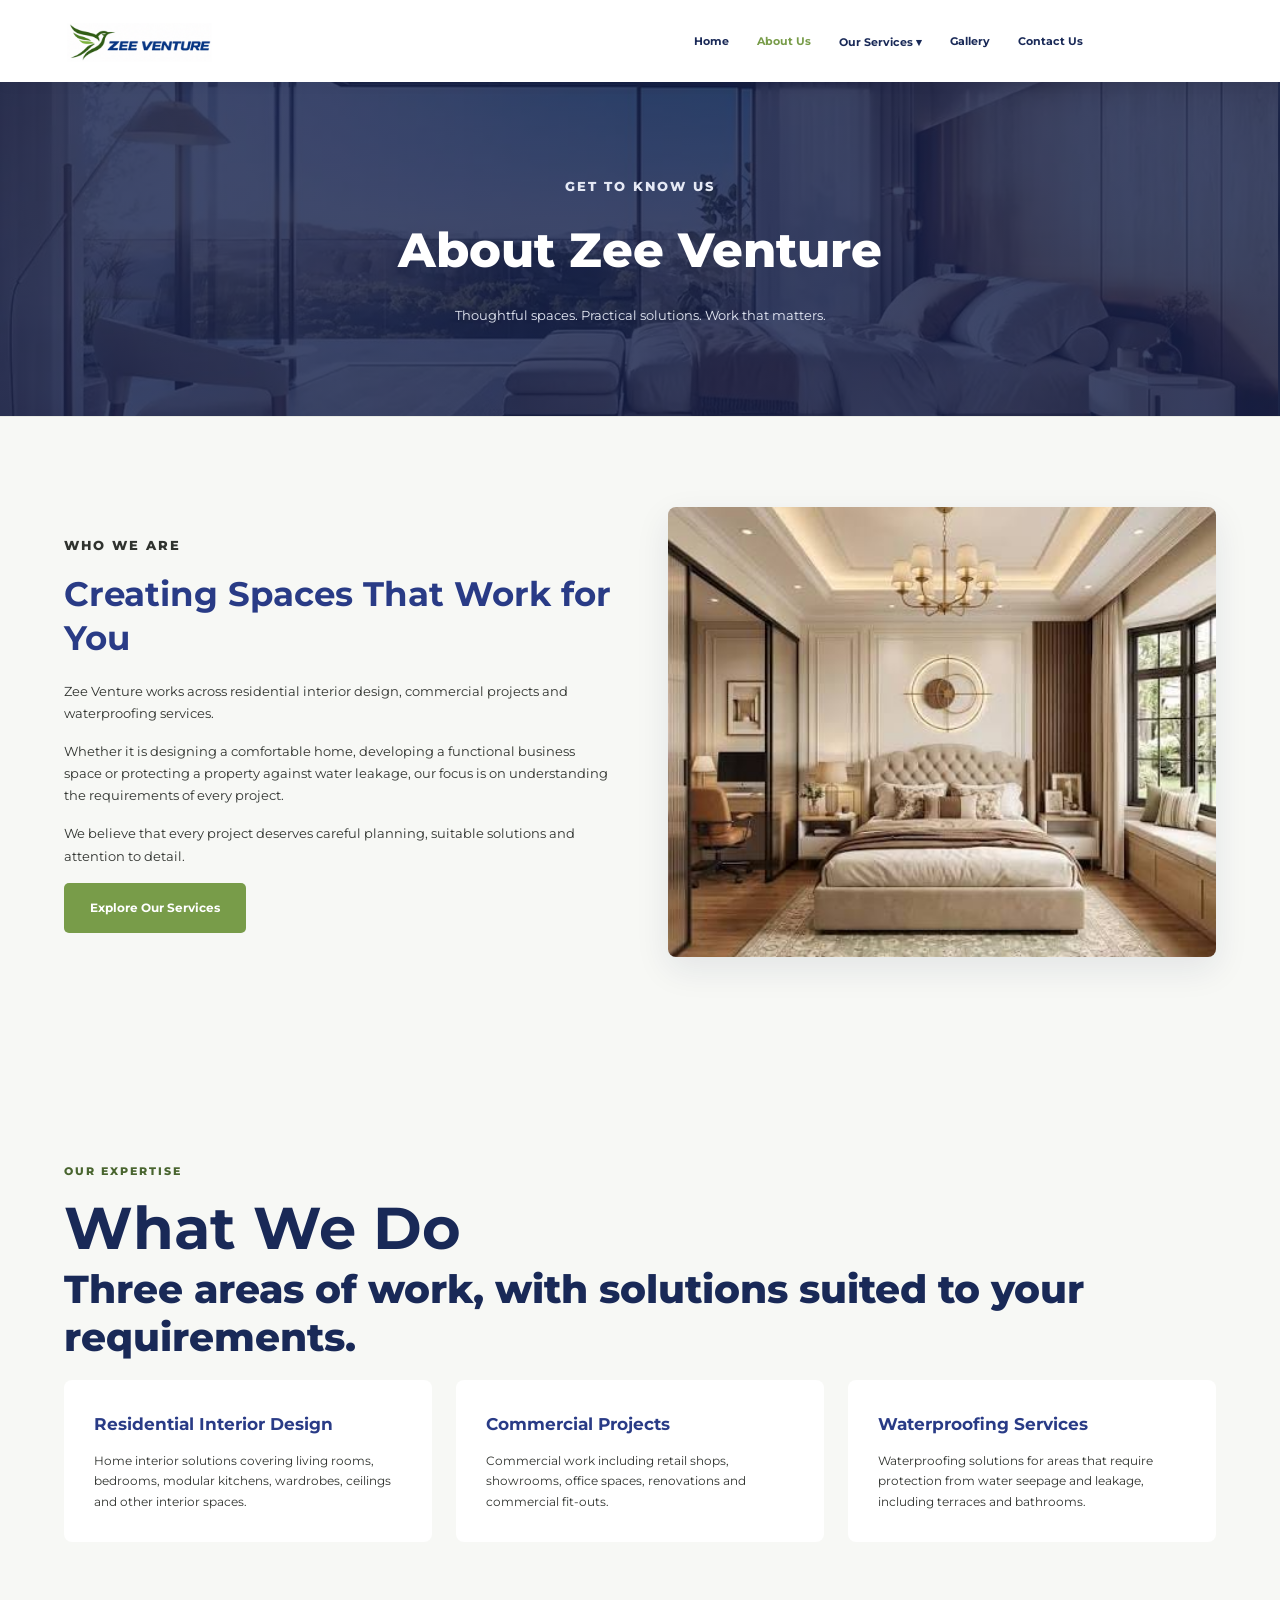
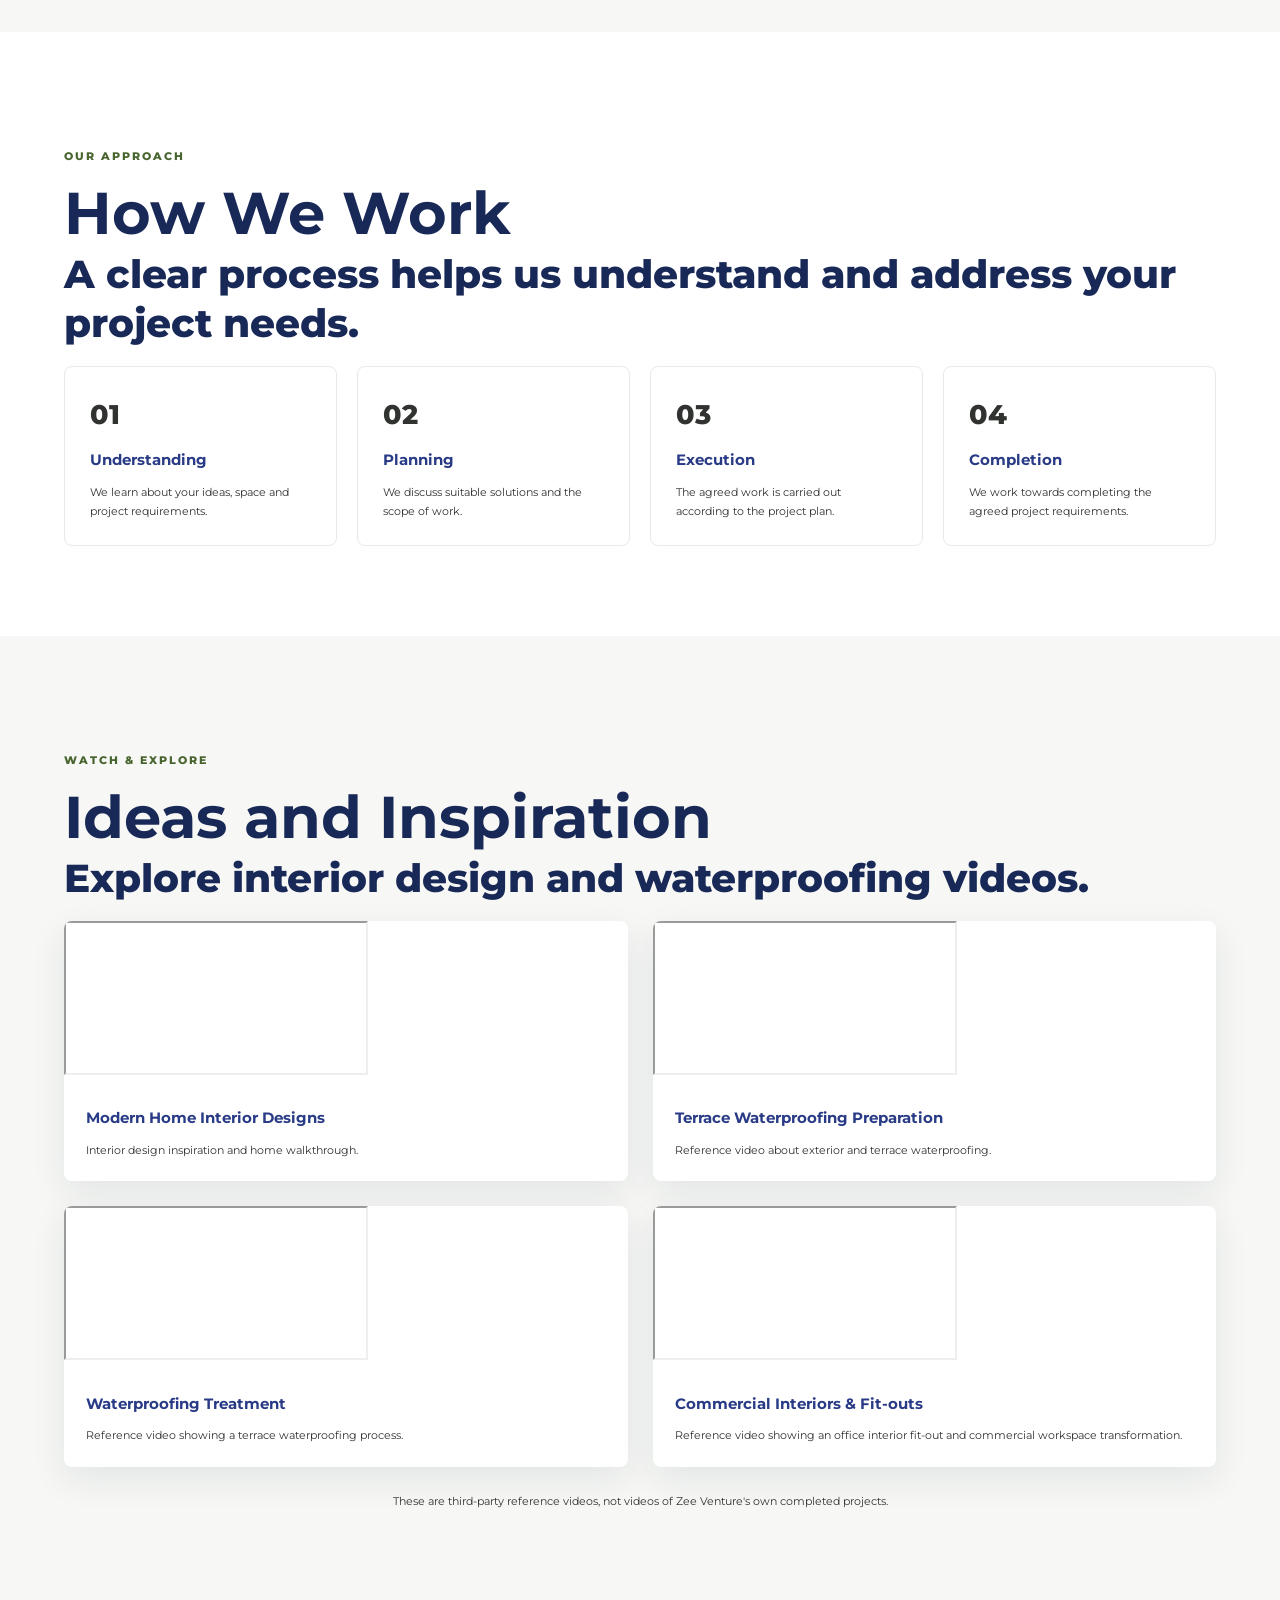
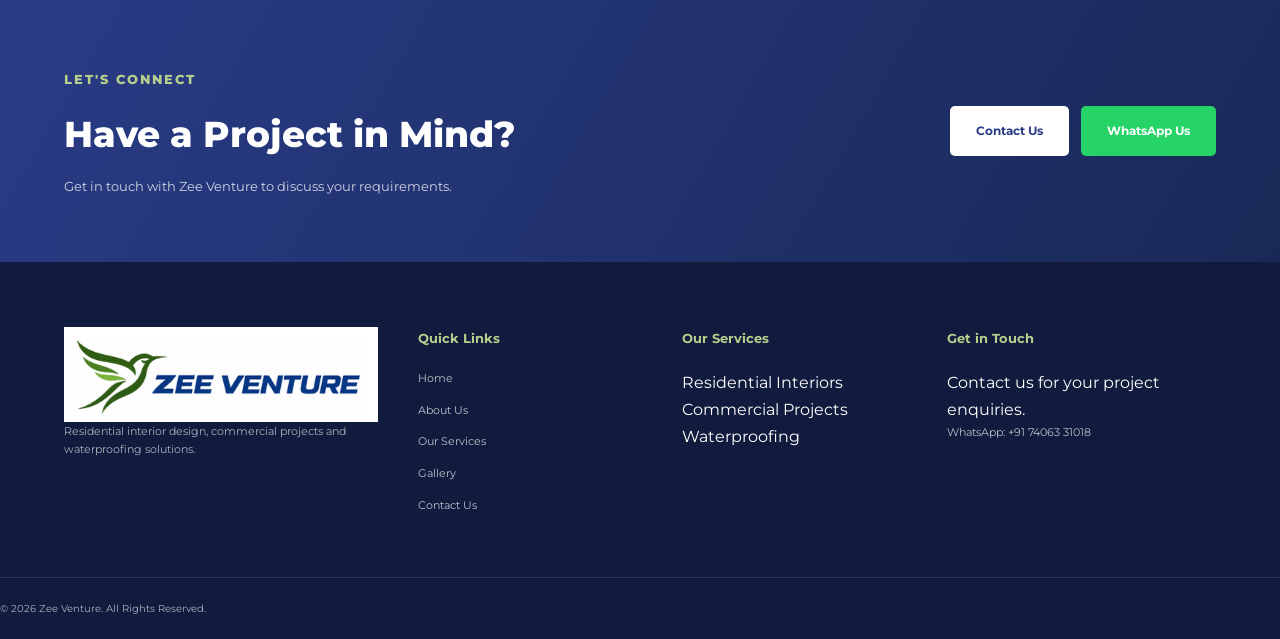
==== commit 66fbea2f: "Update about.html" ====
--- a/about.html
+++ b/about.html
@@ -27,9 +27,11 @@
         }
 
         .page-banner h1 {
-            font-size: clamp(32px, 5vw, 48px);
-            margin-bottom: 12px;
-        }
+    font-size: clamp(32px, 5vw, 48px);
+    margin-bottom: 12px;
+    color: #ffffff;
+}
+        
 
         .page-banner p {
             font-size: 13px;
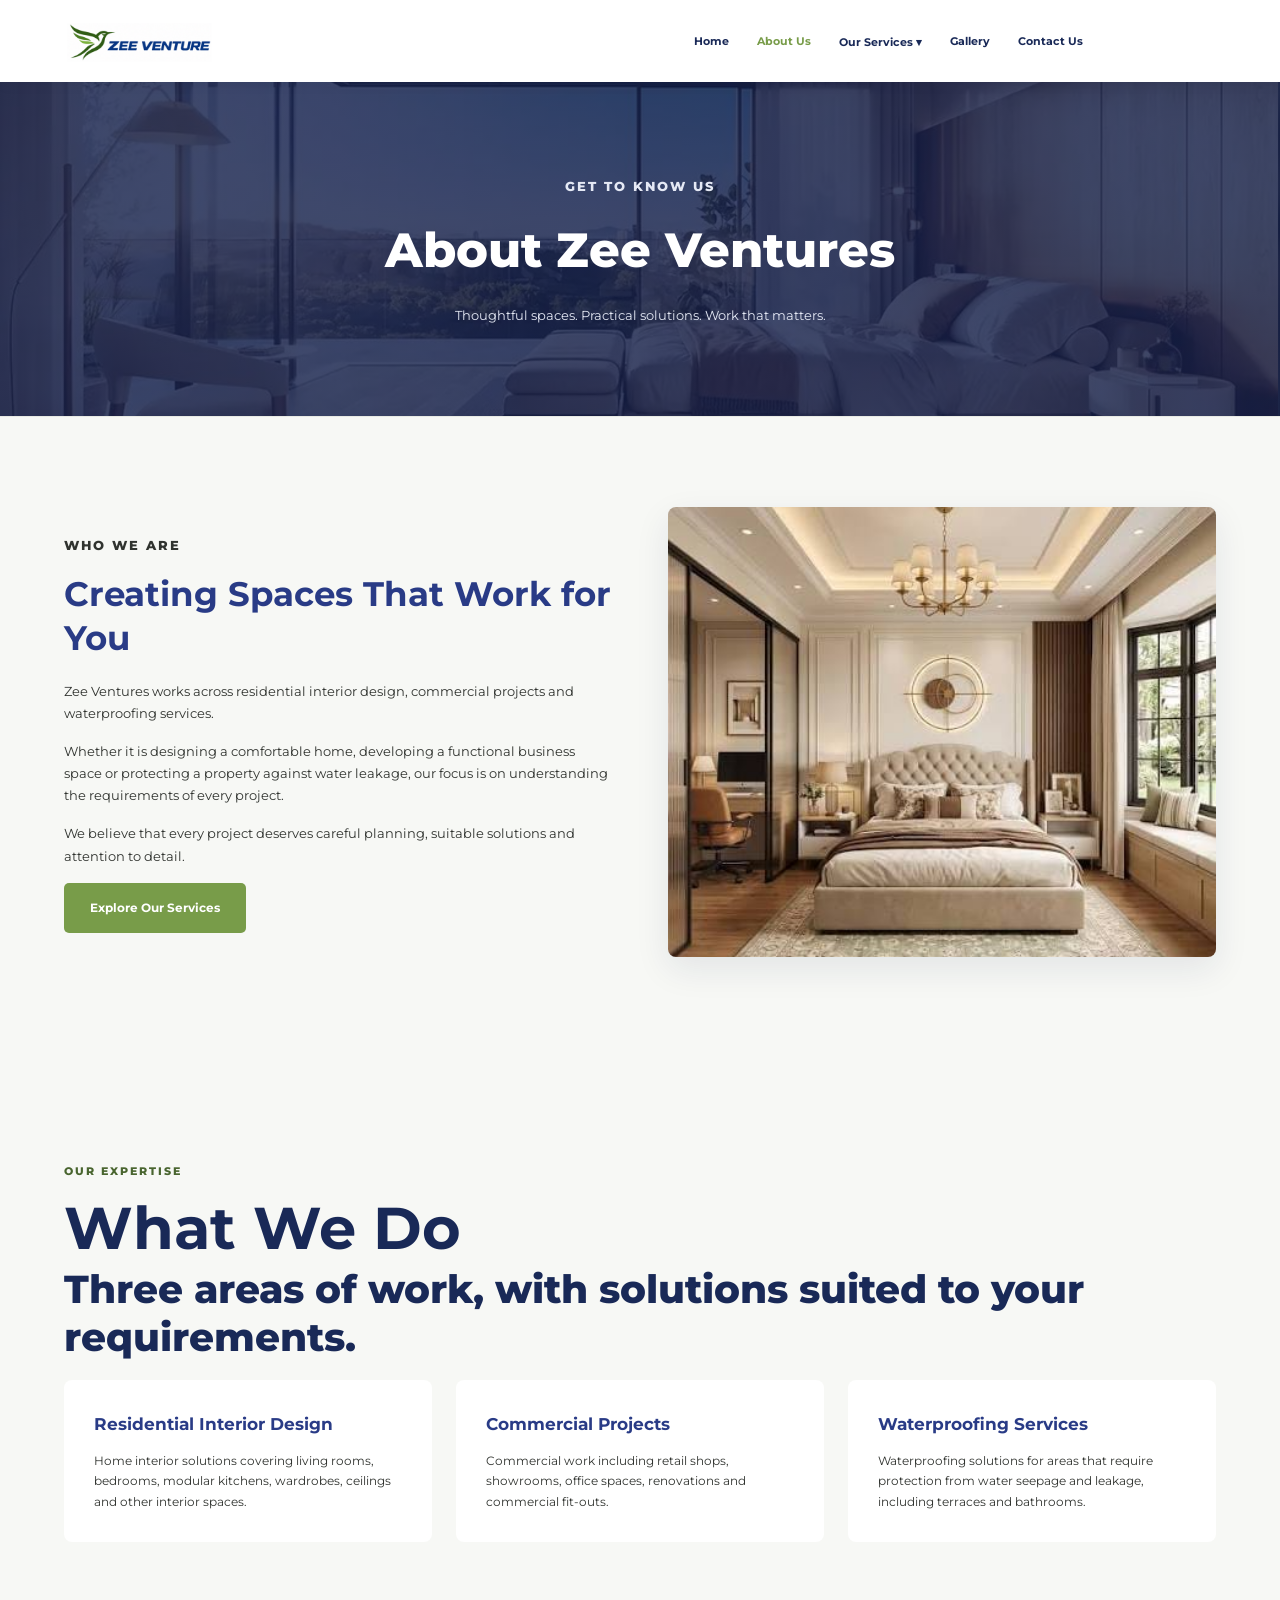
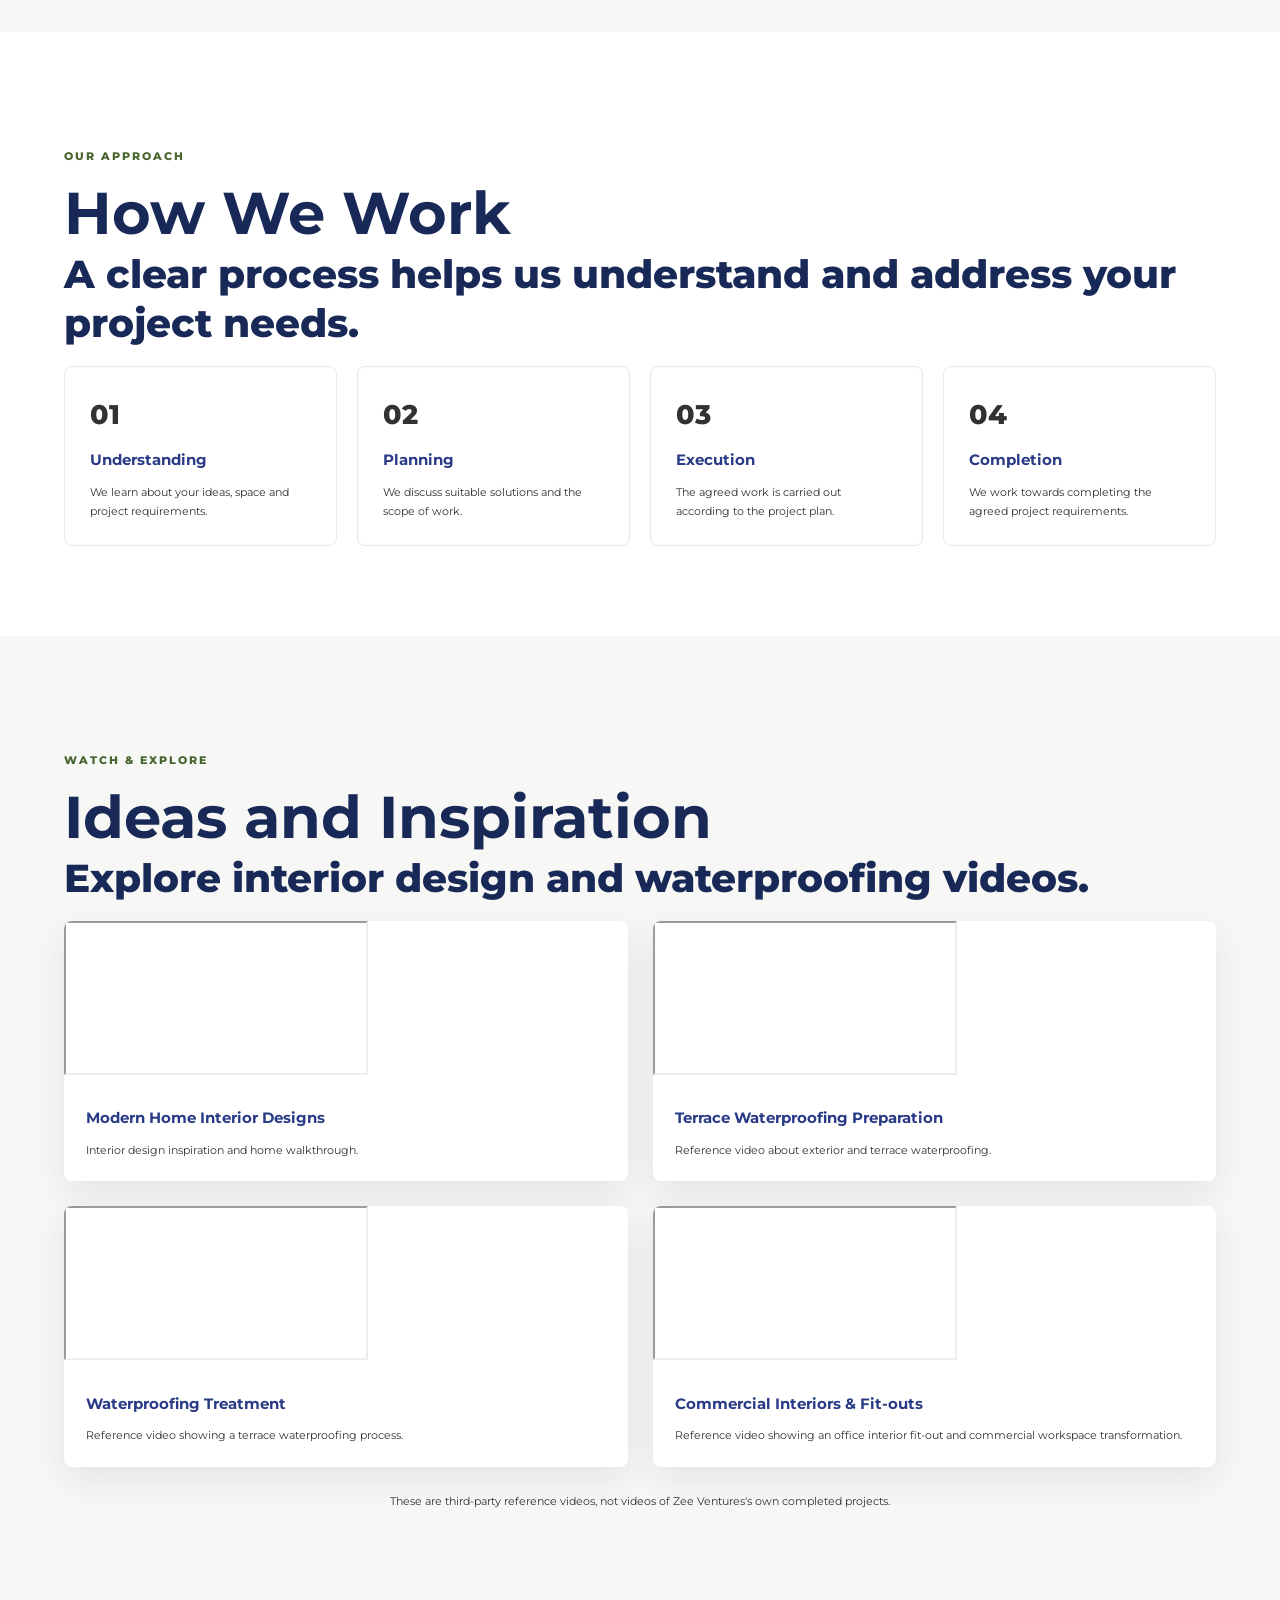
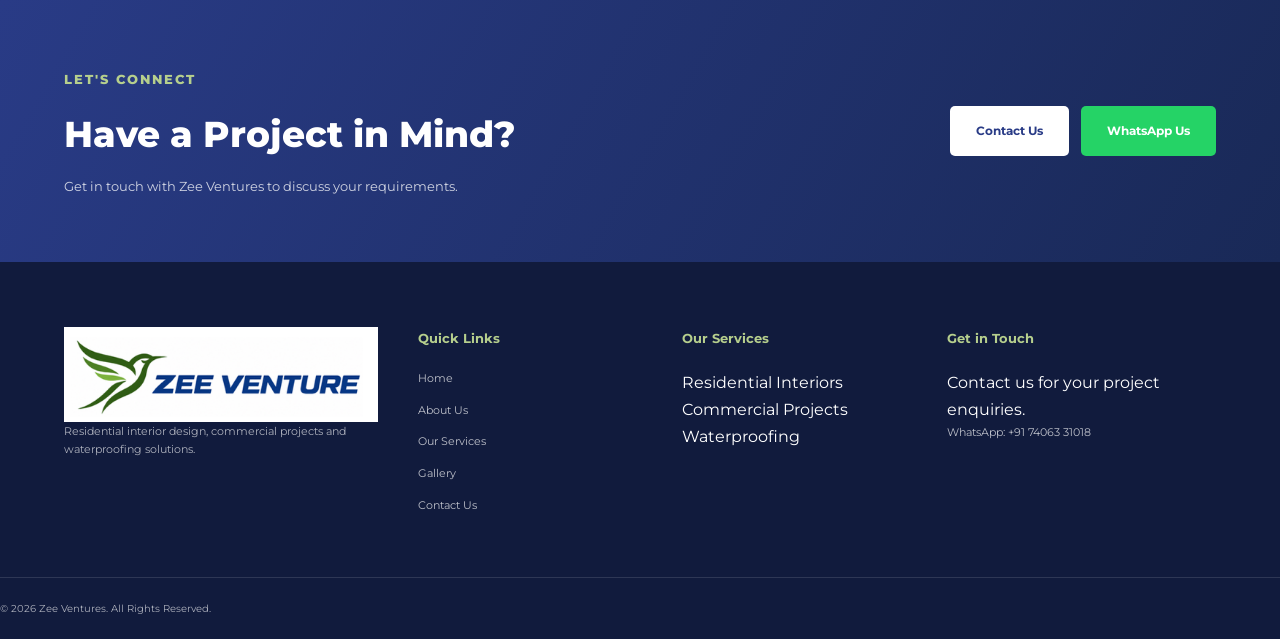
==== commit b258d8ec: "Add files via upload" ====
--- a/about.html
+++ b/about.html
@@ -222,7 +222,7 @@
     <div class="container header-container">
 
         <a href="index.html" class="logo">
-            <img src="images/logo.png" alt="Zee Venture Logo">
+            <img src="images/logo.png" alt="Zee Ventures Logo">
         </a>
 
         <button class="menu-toggle" id="menuToggle" aria-label="Open navigation">
@@ -258,7 +258,7 @@
 <section class="page-banner">
     <div class="container">
         <p class="section-tag">GET TO KNOW US</p>
-        <h1>About Zee Venture</h1>
+        <h1>About Zee Ventures</h1>
         <p>Thoughtful spaces. Practical solutions. Work that matters.</p>
     </div>
 </section>
@@ -276,7 +276,7 @@
             </h2>
 
             <p>
-                Zee Venture works across residential interior design,
+                Zee Ventures works across residential interior design,
                 commercial projects and waterproofing services.
             </p>
 
@@ -476,7 +476,7 @@
         </div>
 
         <p class="reference-note">
-            These are third-party reference videos, not videos of Zee Venture's
+            These are third-party reference videos, not videos of Zee Ventures's
             own completed projects.
         </p>
 
@@ -493,7 +493,7 @@
         <div>
             <p class="section-tag">LET'S CONNECT</p>
             <h2>Have a Project in Mind?</h2>
-            <p>Get in touch with Zee Venture to discuss your requirements.</p>
+            <p>Get in touch with Zee Ventures to discuss your requirements.</p>
         </div>
 
         <div class="cta-buttons">
@@ -519,7 +519,7 @@
     <div class="container footer-grid">
 
         <div class="footer-about">
-            <img src="images/logo.png" alt="Zee Venture Logo">
+            <img src="images/logo.png" alt="Zee Ventures Logo">
             <p>
                 Residential interior design, commercial projects
                 and waterproofing solutions.
@@ -553,7 +553,7 @@
     </div>
 
     <div class="footer-bottom">
-        <p>© 2026 Zee Venture. All Rights Reserved.</p>
+        <p>© 2026 Zee Ventures. All Rights Reserved.</p>
     </div>
 </footer>
 
--- a/style.css
+++ b/style.css
@@ -2217,3 +2217,46 @@
         font-size: 21px;
     }
 }
+
+
+/* GALLERY HERO TEXT - NAVY BLUE, NO WHITE BOXES */
+
+.gallery-hero-content,
+.gallery-hero-content h1,
+.gallery-hero-content p,
+.gallery-hero-eyebrow,
+.gallery-hero-btn {
+    color: #192957 !important;
+    background: transparent !important;
+    opacity: 1 !important;
+    border-radius: 0 !important;
+    text-shadow:
+        0 0 5px rgba(255, 255, 255, 0.95),
+        0 0 12px rgba(255, 255, 255, 0.85) !important;
+}
+
+/* OUR PORTFOLIO */
+.gallery-hero-eyebrow {
+    color: #192957 !important;
+    font-weight: 800 !important;
+    letter-spacing: 2px !important;
+}
+
+/* MAIN GALLERY HEADING */
+.gallery-hero-content h1 {
+    color: #192957 !important;
+    background: transparent !important;
+    padding: 0 !important;
+    border-radius: 0 !important;
+}
+
+/* GALLERY DESCRIPTION */
+.gallery-hero-content p {
+    color: #192957 !important;
+}
+
+/* EXPLORE OUR PROJECTS */
+.gallery-hero-btn {
+    color: #192957 !important;
+    background: transparent !important;
+}
